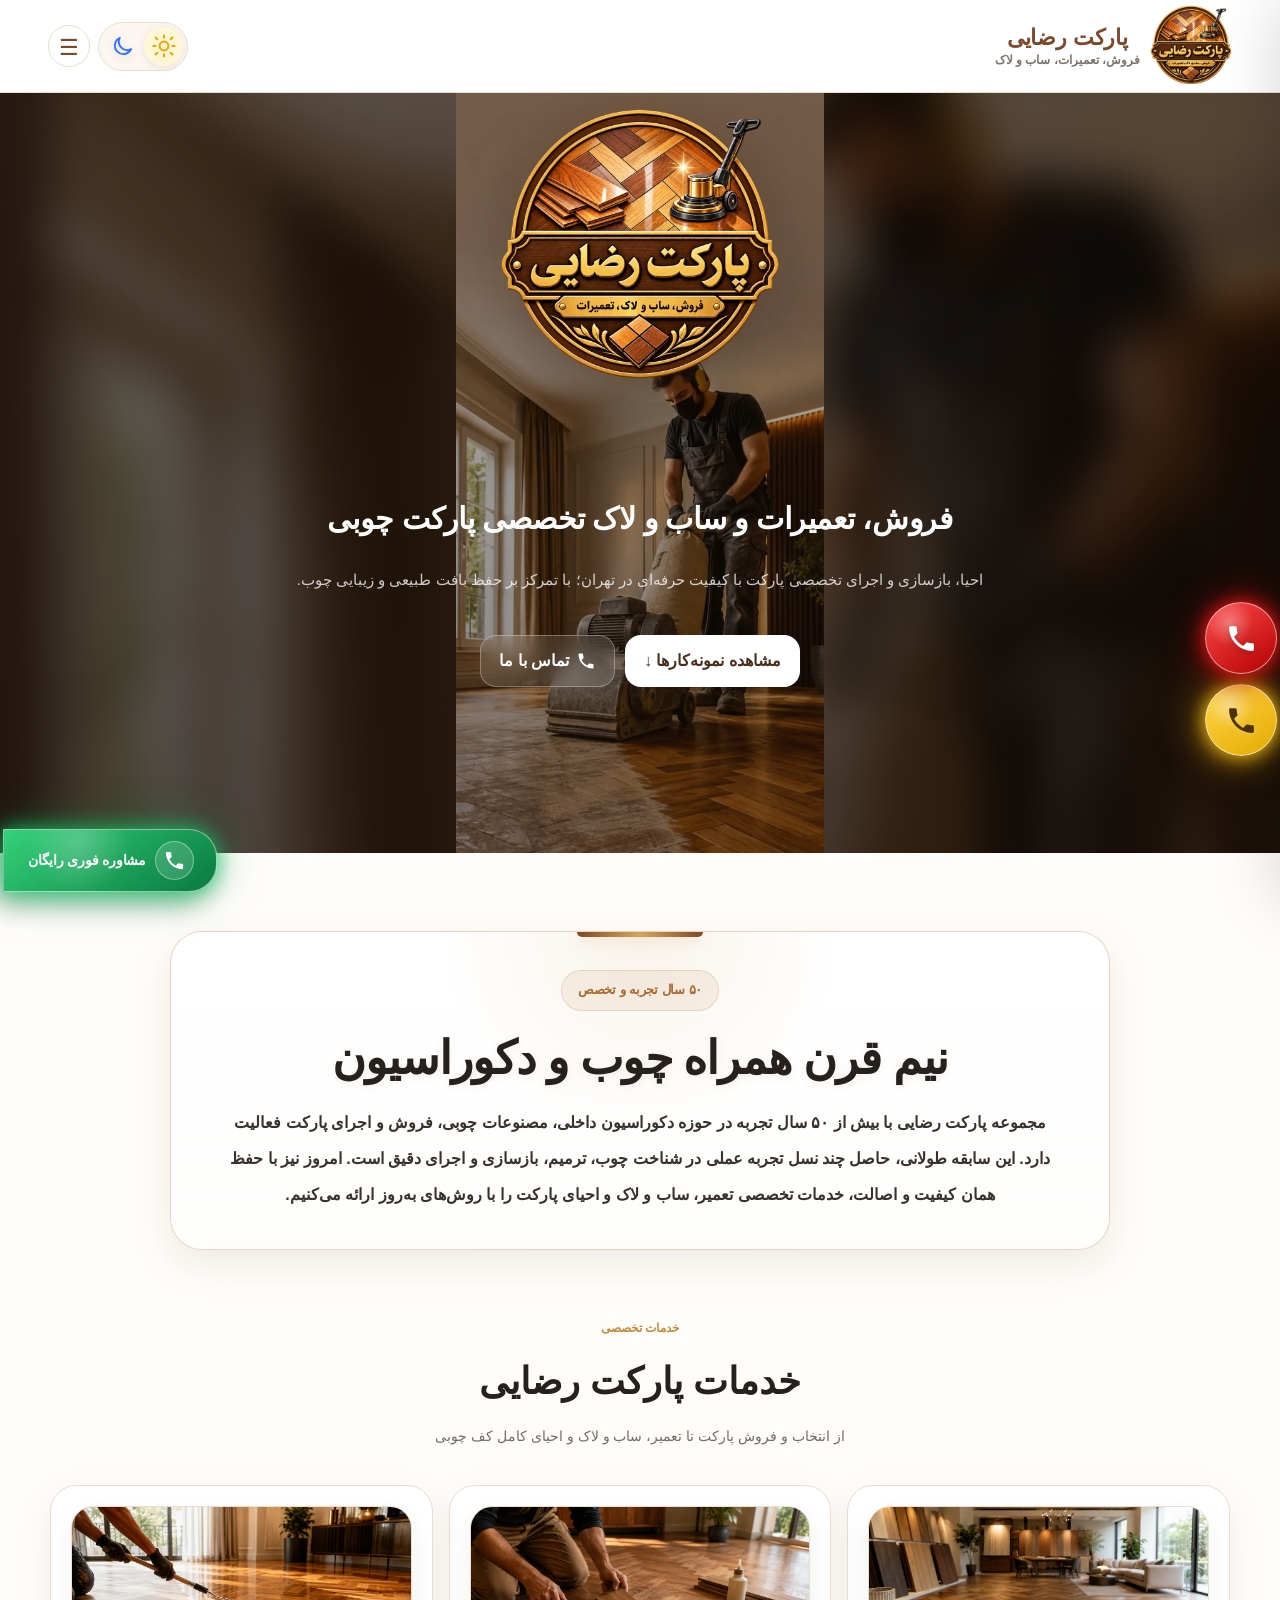
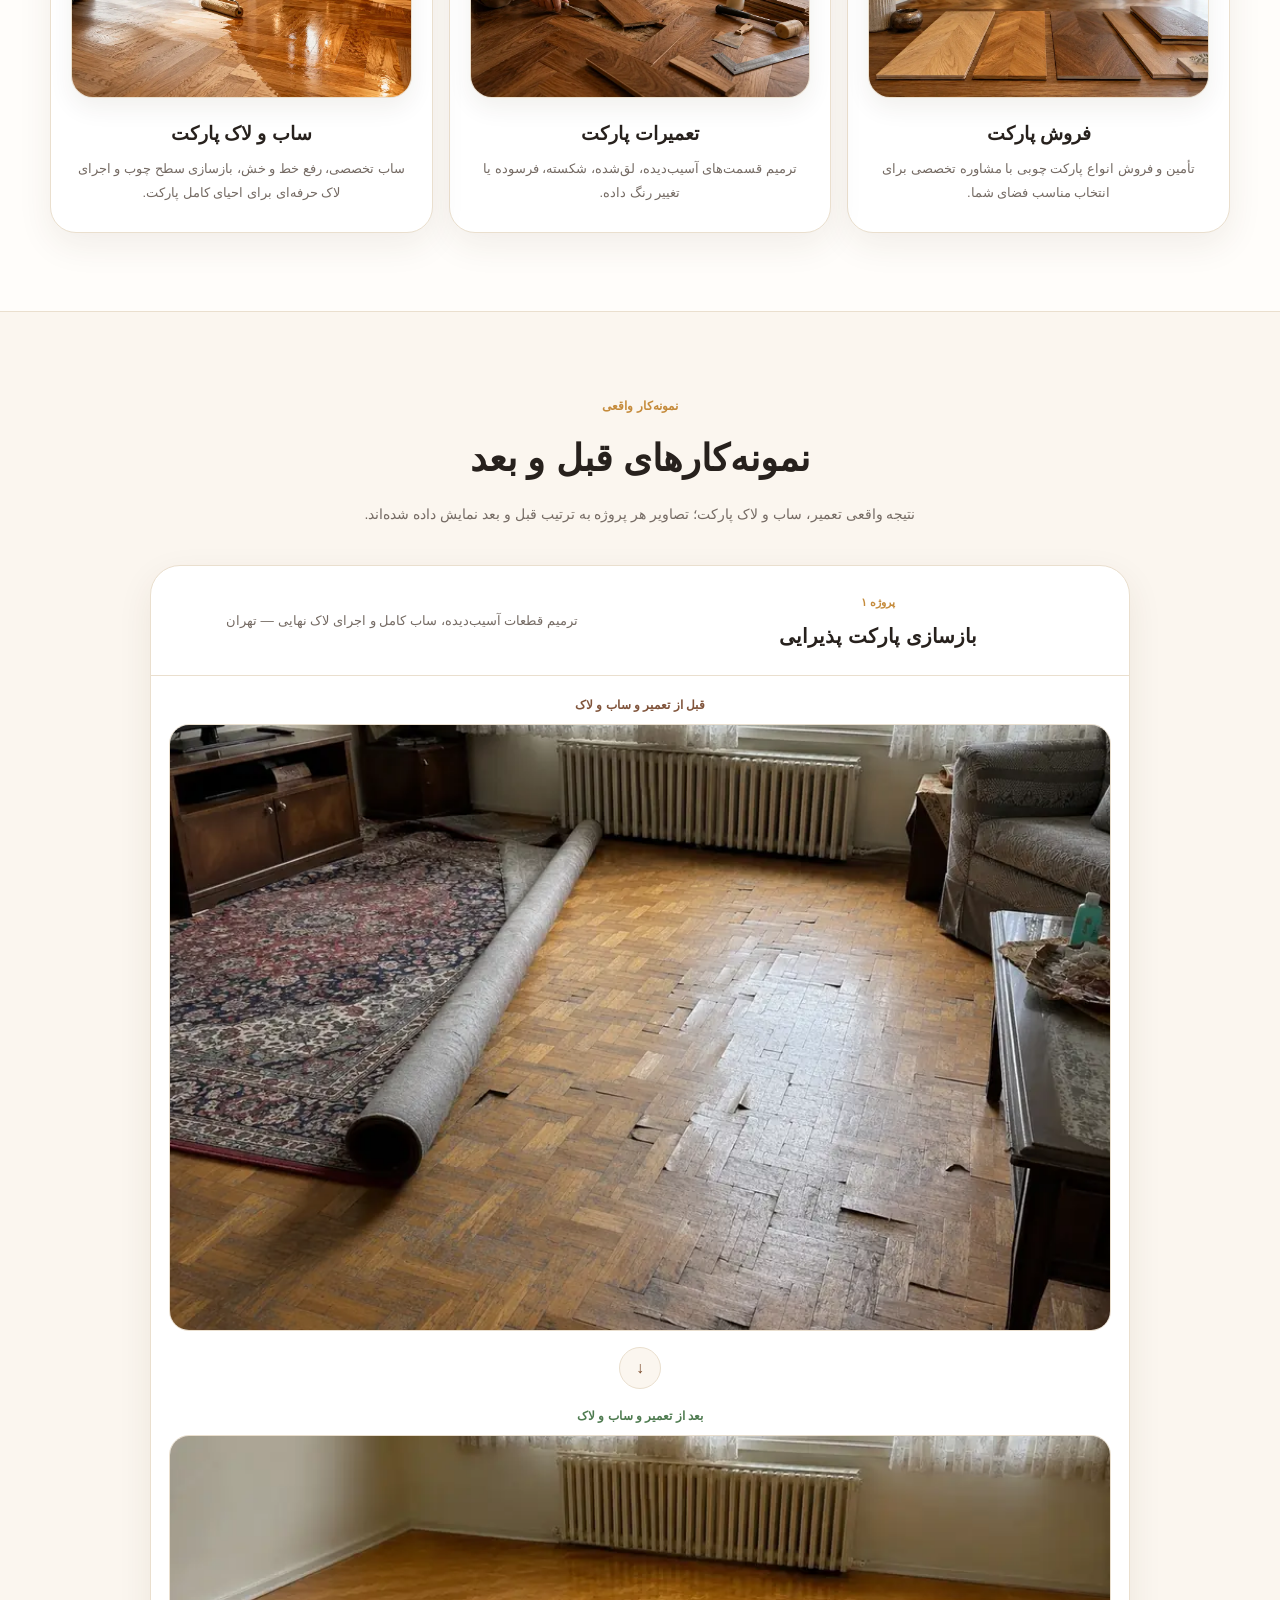
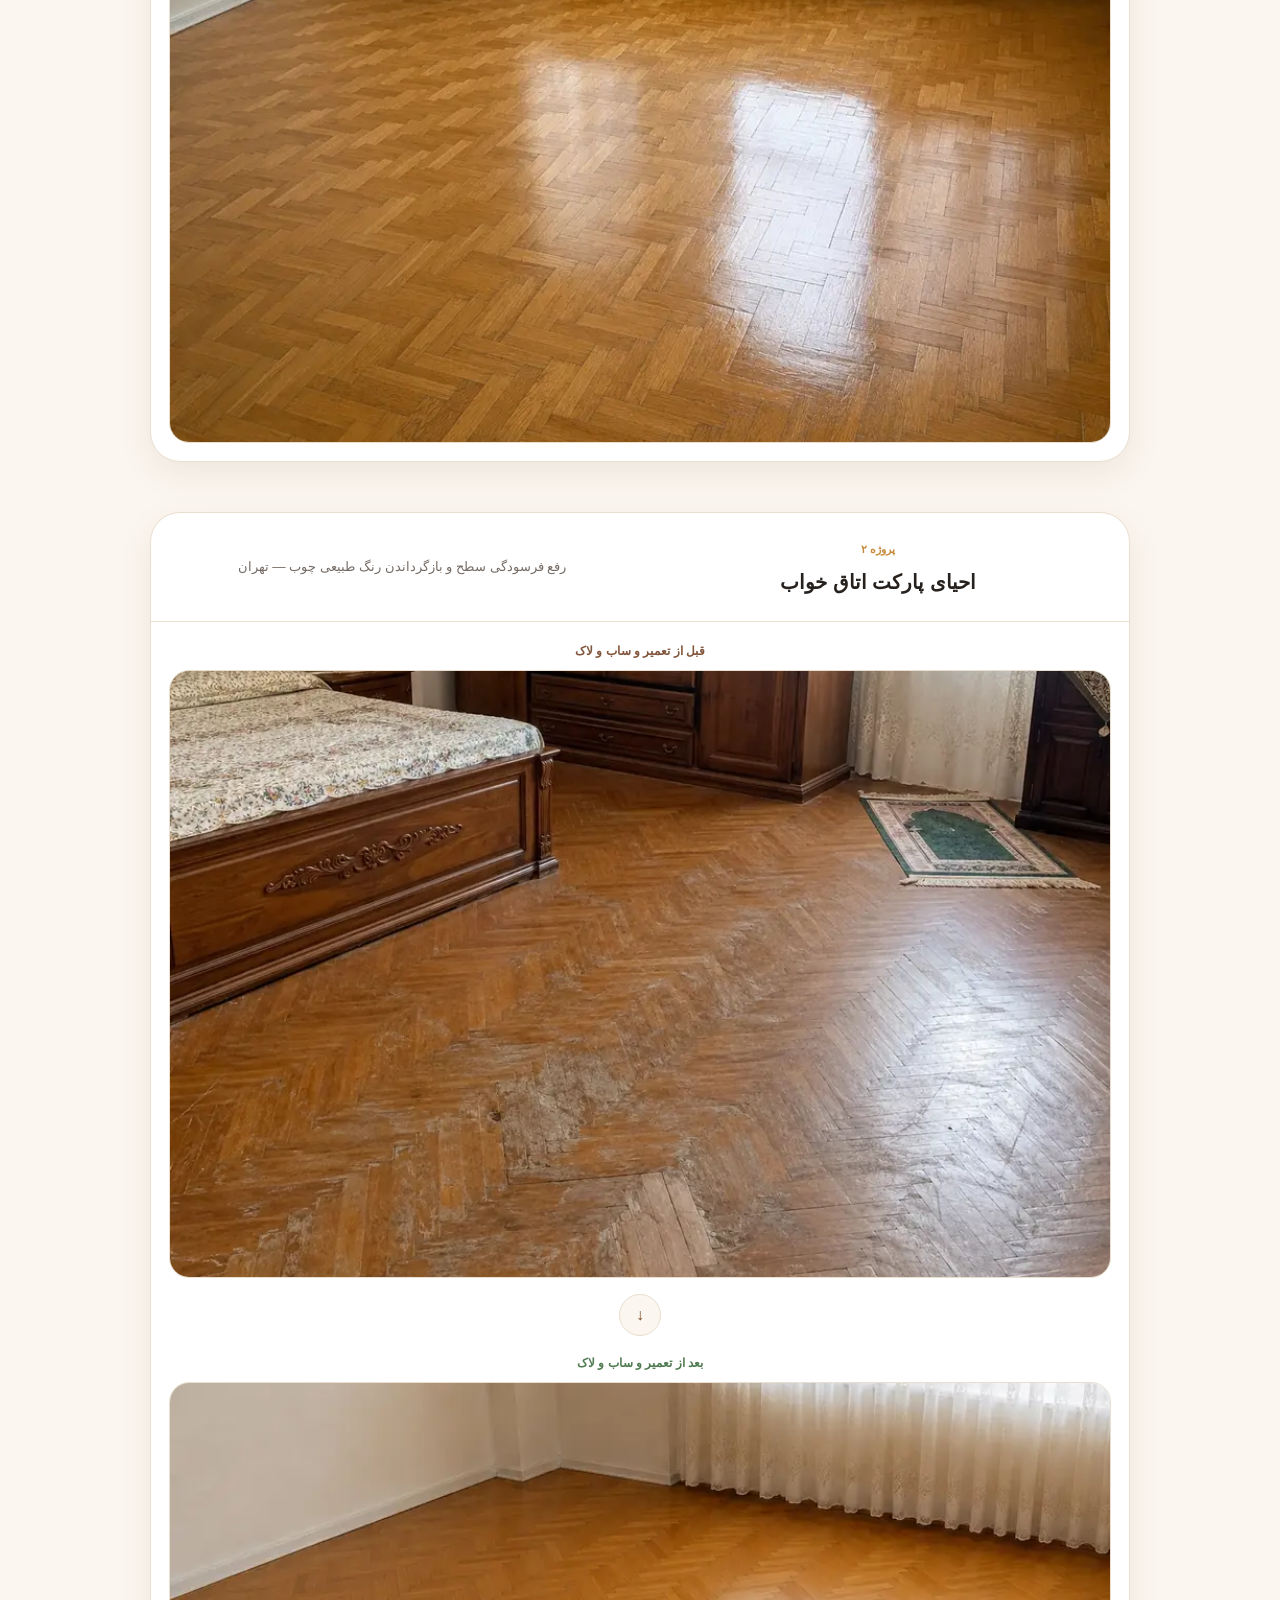
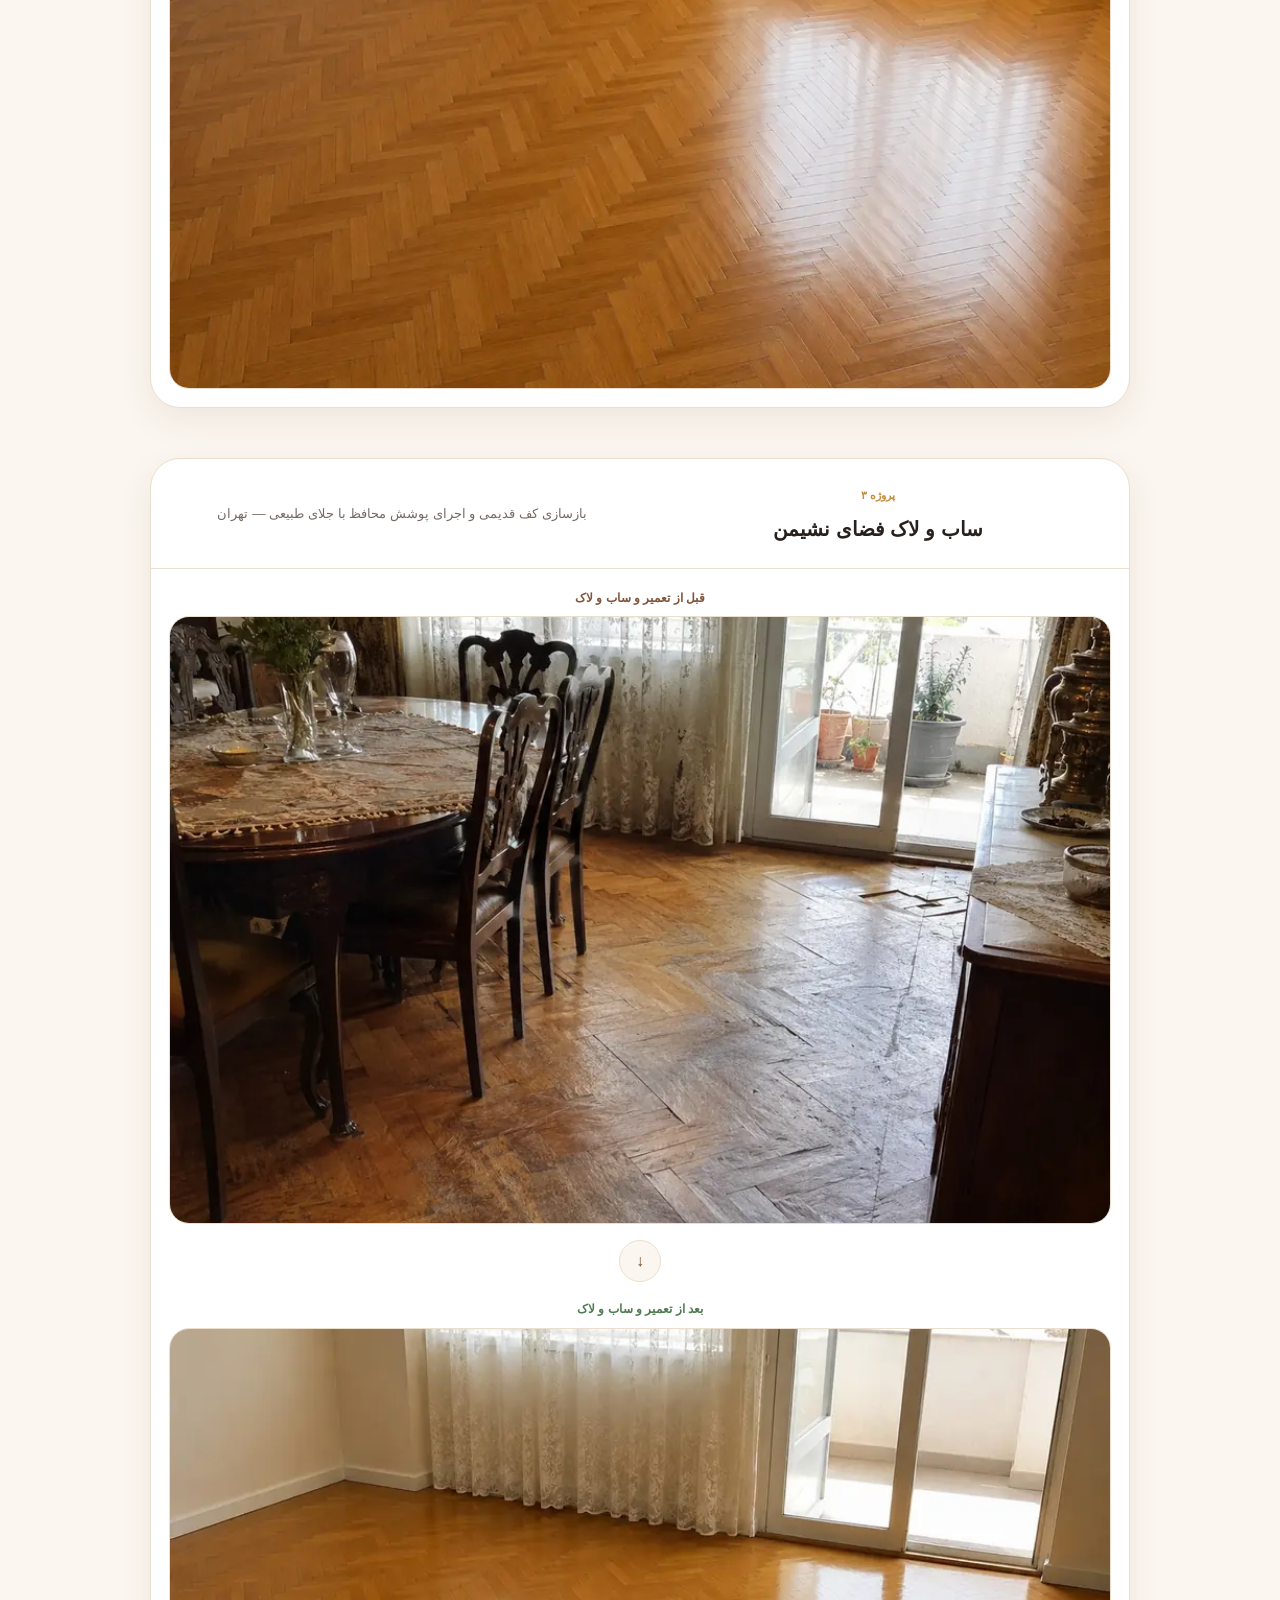
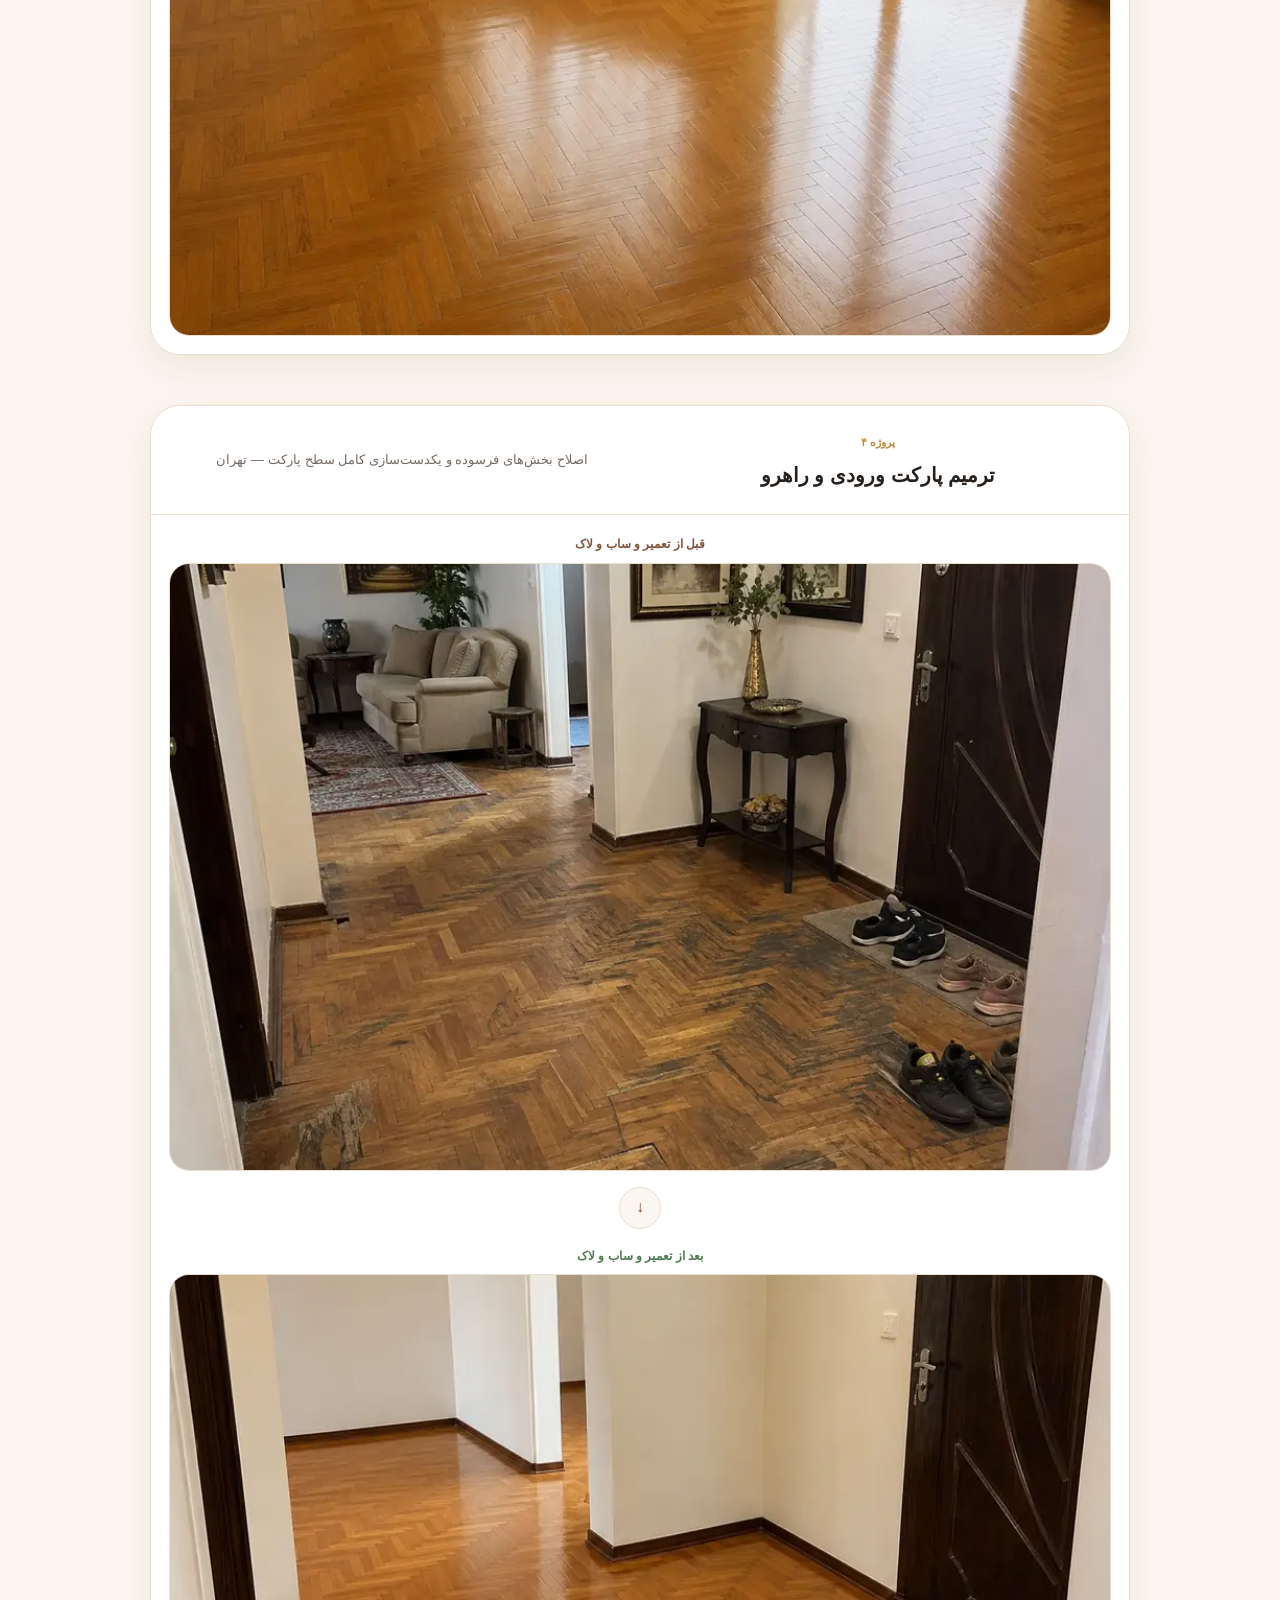
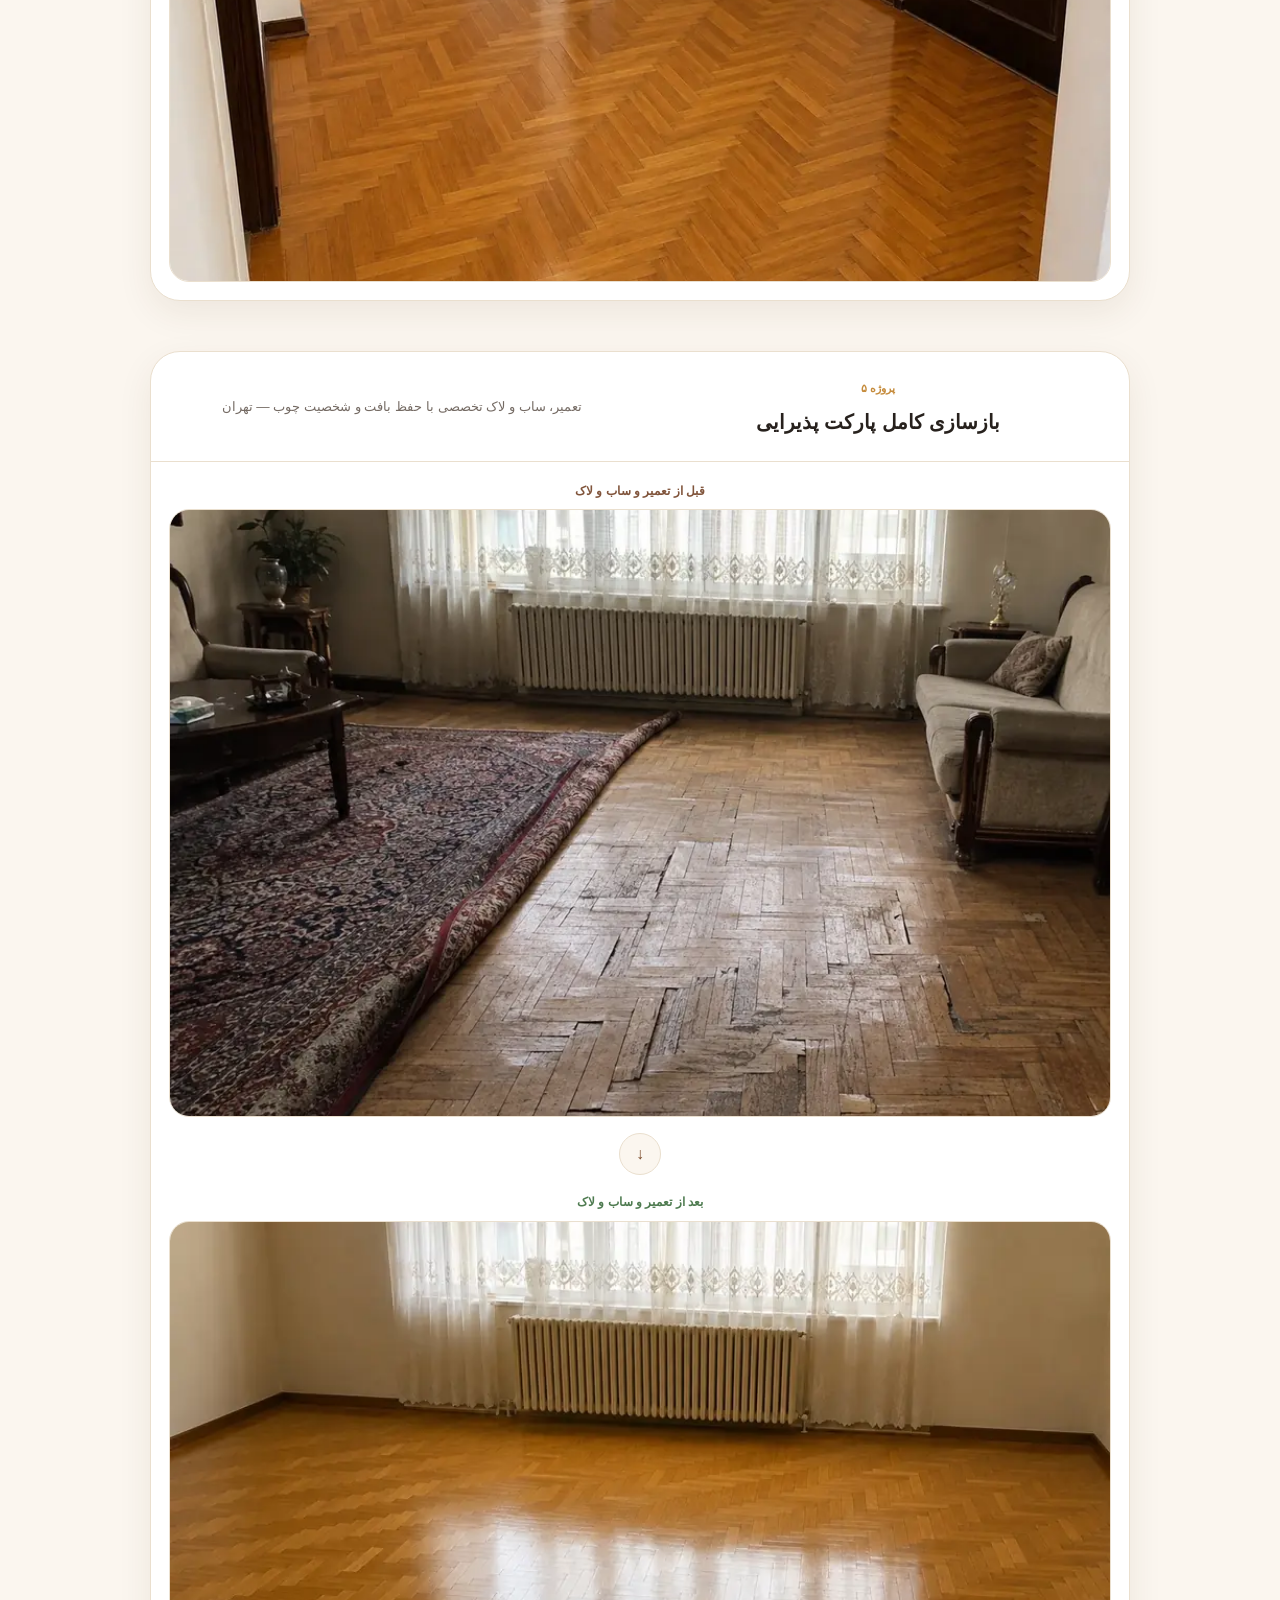
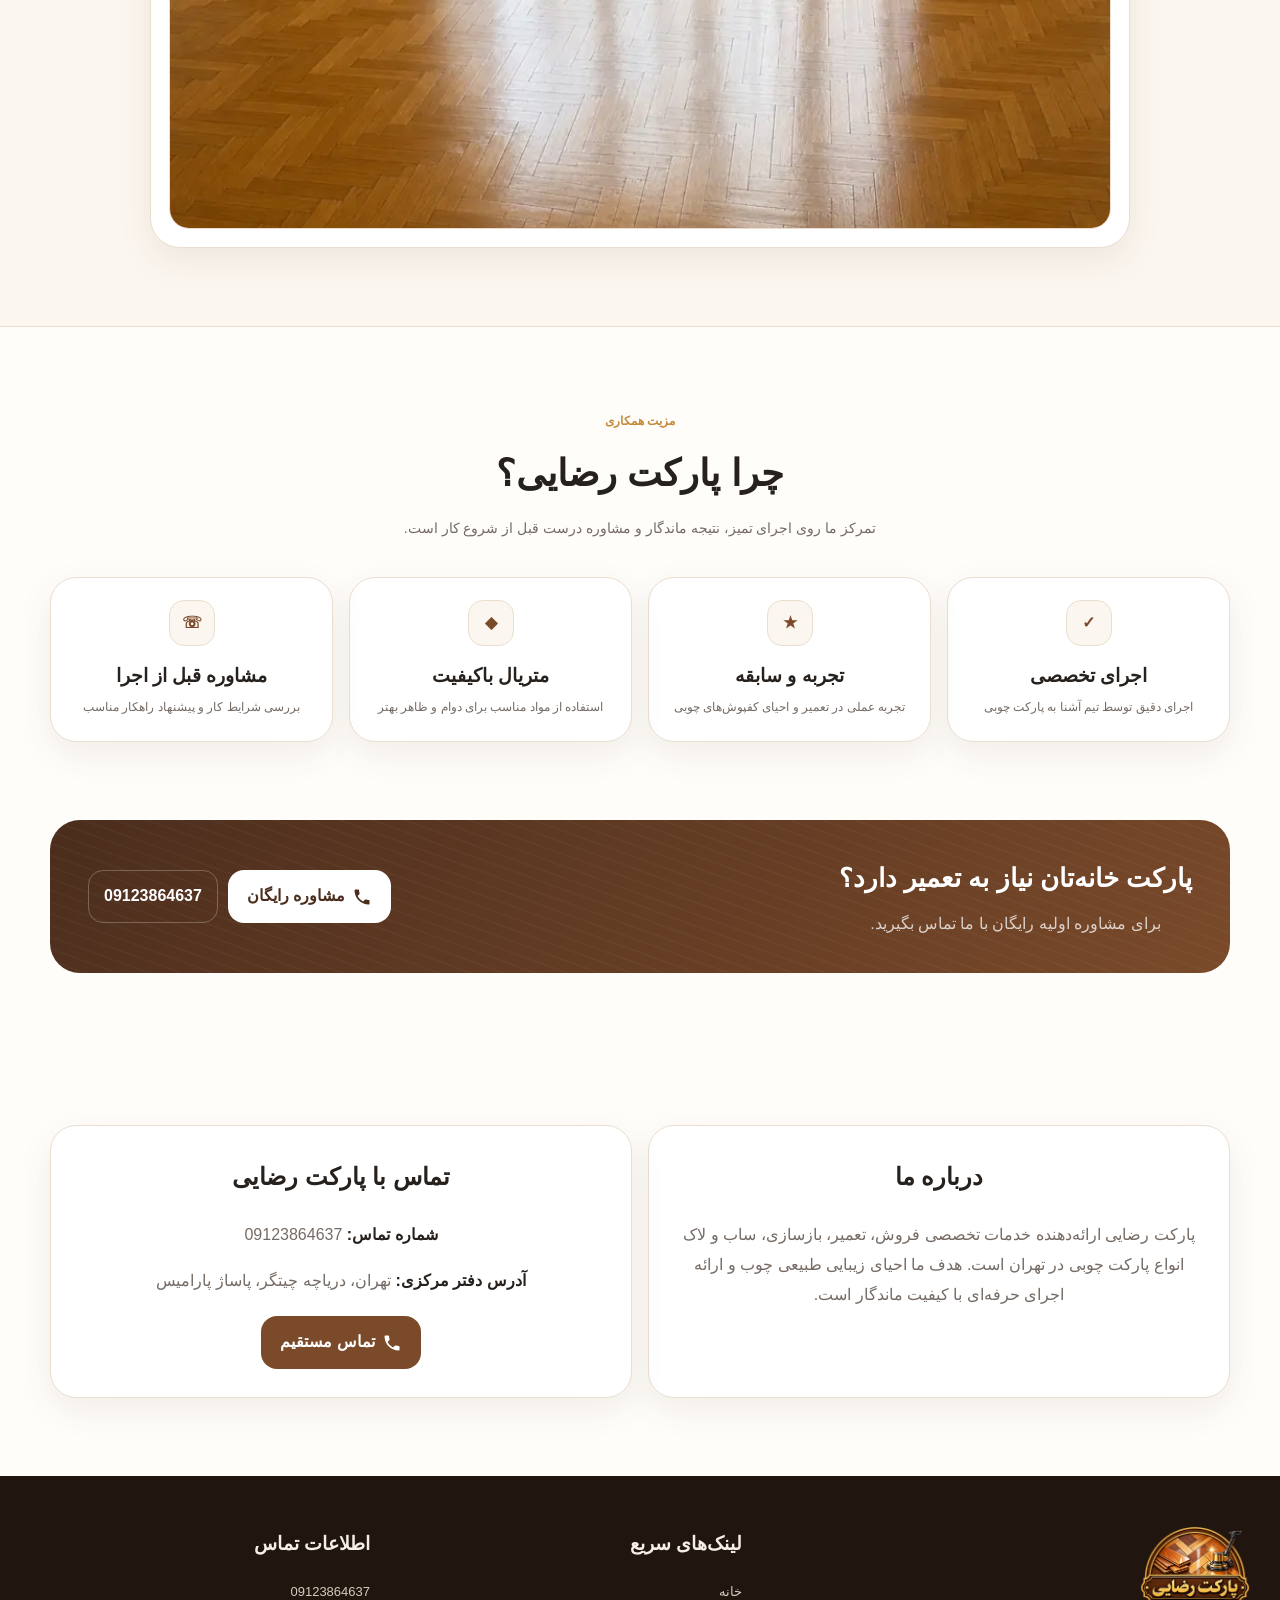
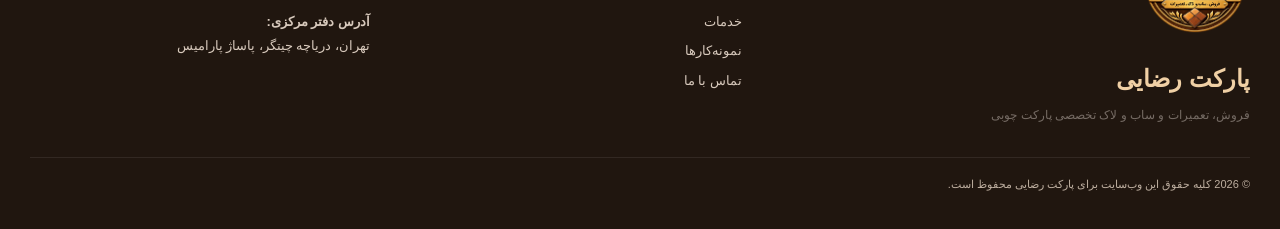
==== index.html @ f8a7730d "Add files via upload" ====
<!doctype html>
<html lang="fa" dir="rtl">
<head>
  <meta charset="utf-8">
  <meta name="viewport" content="width=device-width,initial-scale=1,maximum-scale=1,viewport-fit=cover">
  <meta name="theme-color" content="#ffffff">
  <meta name="description" content="فروش، تعمیر، بازسازی، ساب و لاک تخصصی انواع پارکت چوبی در تهران توسط پارکت رضایی. مشاوره رایگان: 09123864637">
  <meta name="keywords" content="پارکت رضایی, تعمیر پارکت, ساب پارکت, لاک پارکت, ساب و لاک پارکت, تعمیرات پارکت تهران, فروش پارکت تهران, بازسازی پارکت">
  <title>پارکت رضایی | فروش، تعمیرات و ساب و لاک پارکت در تهران</title>
  <style>

:root{
  --bg:#fffdfa;--surface:#ffffff;--surface2:#fbf6ef;--text:#27211d;--muted:#756b64;
  --wood:#7a4a2a;--wood2:#4b2d1d;--wood3:#a96c38;--line:#eadfce;--gold:#c58b3b;
  --shadow:0 12px 35px rgba(80,48,28,.08);
}
*{box-sizing:border-box}
html{scroll-behavior:smooth}
body{margin:0;background:var(--bg);color:var(--text);font-family:Tahoma,Arial,sans-serif;line-height:1.9;-webkit-font-smoothing:antialiased}
body.dark{--bg:#171513;--surface:#211e1b;--surface2:#1c1917;--text:#f8f2ea;--muted:#c8bfb7;--line:rgba(255,255,255,.10);--shadow:0 12px 35px rgba(0,0,0,.2)}
a{color:inherit;text-decoration:none}
img{max-width:100%;display:block}
button{font:inherit}
.site-header{position:sticky;top:0;z-index:50;background:color-mix(in srgb,var(--surface) 92%,transparent);backdrop-filter:blur(14px);border-bottom:1px solid var(--line)}
.header-inner{max-width:1220px;margin:auto;height:76px;padding:0 18px;display:flex;align-items:center;justify-content:space-between}
.brand{display:flex;align-items:center;gap:10px}
.brand img{width:50px;height:50px;object-fit:contain}
.brand b{display:block;font-size:17px;color:var(--wood)}
.dark .brand b{color:#e4c39b}
.brand small{display:block;font-size:10px;color:var(--muted);margin-top:-4px}
.header-actions{display:flex;gap:8px;align-items:center}
.icon-btn{width:42px;height:42px;border-radius:50%;border:1px solid var(--line);background:var(--surface);color:var(--wood);font-size:22px;cursor:pointer}
.theme-switch{display:flex;border:1px solid var(--line);background:var(--surface2);padding:3px;border-radius:999px}
.theme-btn{width:32px;height:32px;border:0;border-radius:50%;background:transparent;color:var(--muted);cursor:pointer}
.theme-btn.active{background:var(--surface);color:var(--wood);box-shadow:0 2px 8px rgba(0,0,0,.08)}
.drawer-wrap{position:fixed;inset:0;z-index:100;pointer-events:none}
.drawer-wrap.open{pointer-events:auto}
.drawer-overlay{position:absolute;inset:0;background:rgba(0,0,0,.44);opacity:0;transition:.25s}
.drawer-wrap.open .drawer-overlay{opacity:1}
.drawer{position:absolute;right:0;top:0;width:min(86vw,360px);height:100%;background:var(--surface);padding:22px;transform:translateX(105%);transition:.3s;box-shadow:-20px 0 60px rgba(0,0,0,.16)}
.drawer-wrap.open .drawer{transform:translateX(0)}
.drawer-head{display:flex;justify-content:space-between;align-items:center;margin-bottom:28px}
.brand.mini img{width:44px;height:44px}
.drawer nav{display:grid;gap:6px}
.drawer nav a{padding:11px 14px;border-radius:15px;font-weight:700}
.drawer nav a:hover{background:var(--surface2);color:var(--wood)}
.drawer-call{margin-top:28px;background:var(--wood2);color:white;padding:18px;border-radius:22px}
.drawer-call small{display:block;opacity:.7}.drawer-call a{font-weight:900;font-size:20px}
.hero{position:relative;min-height:650px;display:flex;align-items:center;overflow:hidden}
.hero-bg{position:absolute;inset:0;width:100%;height:100%;object-fit:cover}
.hero-overlay{position:absolute;inset:0;background:linear-gradient(to bottom,rgba(0,0,0,.42),rgba(0,0,0,.62))}
.hero-content{position:relative;z-index:2;max-width:1220px;width:100%;margin:auto;padding:80px 22px;color:white}
.eyebrow-chip{display:inline-flex;border:1px solid rgba(255,255,255,.2);background:rgba(255,255,255,.1);padding:7px 14px;border-radius:999px;font-size:12px;font-weight:700}
.hero h1{font-size:clamp(46px,7vw,78px);line-height:1.2;margin:18px 0 8px;font-weight:900}
.hero h2{font-size:clamp(20px,3vw,30px);margin:0 0 8px}
.hero p{max-width:700px;color:rgba(255,255,255,.78);font-size:15px}
.hero-actions{display:flex;flex-wrap:wrap;gap:10px;margin-top:26px}
.btn{display:inline-flex;align-items:center;justify-content:center;min-height:48px;padding:10px 18px;border-radius:16px;font-weight:800;border:1px solid transparent;transition:.2s}
.btn:hover{transform:translateY(-2px)}
.btn-light{background:white;color:var(--wood2)}
.btn-glass{background:rgba(255,255,255,.1);border-color:rgba(255,255,255,.3);color:white;backdrop-filter:blur(10px)}
.brown{background:var(--wood);color:white}
.green{background:#189c55;color:white}
.section{max-width:1220px;margin:auto;padding:78px 20px}
.section-title{text-align:center;max-width:720px;margin:auto}
.section-title span{color:var(--gold);font-size:12px;font-weight:900}
.section-title h2{margin:4px 0 6px;font-size:clamp(25px,4vw,37px)}
.section-title p{margin:0;color:var(--muted);font-size:14px}
.services-grid,.benefits-grid{display:grid;gap:16px;margin-top:35px}
.services-grid{grid-template-columns:repeat(3,1fr)}
.benefits-grid{grid-template-columns:repeat(4,1fr)}
.card{background:var(--surface);border:1px solid var(--line);border-radius:26px;box-shadow:var(--shadow)}
.service-card{padding:26px}
.service-icon{width:48px;height:48px;border-radius:16px;background:var(--surface2);border:1px solid var(--line);display:grid;place-items:center;color:var(--wood);font-size:24px}
.service-card h3{margin:15px 0 5px}.service-card p{margin:0;color:var(--muted);font-size:13px}
.gallery-section{padding:78px 20px;background:var(--surface2);border-block:1px solid var(--line)}
.gallery-inner{max-width:980px;margin:auto}
.projects{display:grid;gap:50px;margin-top:38px}
.project-card{background:var(--surface);border:1px solid var(--line);border-radius:30px;overflow:hidden;box-shadow:var(--shadow)}
.project-head{padding:20px 22px;border-bottom:1px solid var(--line);display:flex;justify-content:space-between;align-items:end;gap:18px}
.project-head span{font-size:11px;color:var(--gold);font-weight:900}
.project-head h3{margin:0;font-size:20px}.project-head small{color:var(--muted)}
.pair{padding:18px;display:grid;gap:16px}
figure{margin:0}
figcaption{font-size:12px;font-weight:900;margin:0 5px 7px}
figcaption.before{color:#80543b}figcaption.after{color:#4e7b50}
.pair img{width:100%;aspect-ratio:1.55/1;object-fit:cover;border-radius:20px;border:1px solid var(--line);cursor:zoom-in}
.arrow{width:42px;height:42px;border-radius:50%;margin:auto;display:grid;place-items:center;background:var(--surface2);border:1px solid var(--line);color:var(--wood);font-weight:900}
.benefit{padding:22px;text-align:center}
.benefit b{width:46px;height:46px;border-radius:15px;display:grid;place-items:center;margin:auto;background:var(--surface2);border:1px solid var(--line);color:var(--wood)}
.benefit h3{margin:12px 0 3px}.benefit p{margin:0;color:var(--muted);font-size:12px}
.cta-wrap{max-width:1220px;margin:auto;padding:0 20px 74px}
.cta{position:relative;overflow:hidden;border-radius:30px;background:linear-gradient(135deg,var(--wood2),var(--wood));color:white;padding:34px 38px;display:flex;justify-content:space-between;align-items:center;gap:20px}
.cta:before{content:"";position:absolute;inset:0;opacity:.14;background-image:repeating-linear-gradient(20deg,rgba(255,255,255,.18) 0 2px,transparent 2px 11px)}
.cta>*{position:relative}.cta h2{margin:0;font-size:26px}.cta p{margin:5px 0 0;color:rgba(255,255,255,.75)}
.cta-actions{display:flex;flex-wrap:wrap;align-items:center;gap:10px}
.phone-pill{border:1px solid rgba(255,255,255,.25);border-radius:15px;padding:10px 15px;font-weight:900}
.two-col{display:grid;grid-template-columns:1fr 1fr;gap:16px}
.info-card{padding:28px}.info-card h2{margin-top:0}.info-card p{color:var(--muted)}
.contact-line b{color:var(--text)}.contact-actions{display:flex;gap:10px;flex-wrap:wrap;margin-top:20px}
.footer{background:#20160f;color:#f7efe7;padding:50px 22px 18px}
.footer-grid{max-width:1220px;margin:auto;display:grid;grid-template-columns:1.4fr 1fr 1fr;gap:32px}
.footer h3{margin-top:0}.footer a,.footer p{display:block;color:#d7c9bc;font-size:13px;margin:5px 0}.footer .brand b{color:#f0d0a5}
.copyright{max-width:1220px;margin:30px auto 0;border-top:1px solid rgba(255,255,255,.08);padding-top:16px;color:#bdae9f;font-size:11px;text-align:center}
.floating{position:fixed;z-index:80;right:16px;bottom:calc(18px + env(safe-area-inset-bottom));display:flex;flex-direction:column;gap:11px;align-items:flex-end}
.float-btn{width:56px;height:56px;border-radius:50%;display:grid;place-items:center;background:var(--wood);color:white;border:1px solid rgba(255,255,255,.25);box-shadow:0 12px 30px rgba(80,48,28,.25);font-size:23px}
.float-btn.whatsapp{background:#199f57}
.float-consult{min-height:54px;padding:10px 15px;border-radius:999px;background:var(--wood2);color:white;font-size:11px;font-weight:900;border:1px solid rgba(255,255,255,.2)}
@keyframes pulse{0%,100%{box-shadow:0 10px 28px rgba(80,48,28,.25),0 0 0 0 rgba(170,110,55,.25)}50%{box-shadow:0 10px 28px rgba(80,48,28,.28),0 0 0 12px transparent}}
@keyframes pulseG{0%,100%{box-shadow:0 10px 28px rgba(25,159,87,.25),0 0 0 0 rgba(25,159,87,.28)}50%{box-shadow:0 10px 28px rgba(25,159,87,.28),0 0 0 12px transparent}}
.pulse1{animation:pulse 2.8s infinite}.pulse2{animation:pulseG 2.8s .7s infinite}.pulse3{animation:pulse 2.8s 1.4s infinite}
.lightbox{position:fixed;inset:0;z-index:200;background:rgba(0,0,0,.88);display:none;place-items:center;padding:20px}
.lightbox.open{display:grid}.lightbox img{max-width:min(1100px,95vw);max-height:88vh;border-radius:18px}.lightbox button{position:absolute;top:18px;left:18px;width:48px;height:48px;border-radius:50%;border:0;background:white;font-size:28px}
@media(max-width:850px){
  .services-grid{grid-template-columns:1fr}.benefits-grid{grid-template-columns:1fr 1fr}
  .project-head{align-items:start;flex-direction:column}.cta{align-items:flex-start;flex-direction:column}.two-col{grid-template-columns:1fr}
  .footer-grid{grid-template-columns:1fr}.hero{min-height:610px}.hero-content{padding-top:64px}.floating{right:10px}
}
@media(max-width:520px){
  .brand span small{display:none}.brand img{width:44px;height:44px}.header-inner{height:68px}
  .hero{min-height:590px}.hero-content{padding-inline:18px}.hero h1{font-size:46px}.hero h2{font-size:20px}
  .section,.gallery-section{padding:58px 14px}.benefits-grid{grid-template-columns:1fr}.project-card{border-radius:22px}
  .pair{padding:12px}.pair img{aspect-ratio:1.1/1}.cta-wrap{padding-inline:14px}.cta{padding:26px 20px}.cta h2{font-size:22px}
  .float-consult{max-width:130px}
}
@media(prefers-reduced-motion:reduce){*{scroll-behavior:auto!important;animation:none!important;transition:none!important}}


/* ===== Requested V2 refinements ===== */
body,
.section,
.gallery-section,
.project-card,
.project-head,
.service-card,
.benefit,
.info-card,
.footer,
.footer-grid,
.drawer,
.drawer nav,
.drawer-call,
.hero-content,
.cta,
.contact-line,
.contact-actions {
  text-align: center !important;
}

.project-head {
  align-items: center !important;
}

.project-head > * {
  width: 100%;
}

.services-grid,
.benefits-grid,
.two-col,
.footer-grid {
  justify-items: stretch;
}

.service-icon,
.benefit b {
  margin-inline: auto;
}

.hero {
  align-items: flex-start !important;
}

.hero-content {
  padding-top: 46px !important;
  padding-bottom: 90px !important;
}

.hero-content p {
  margin-inline: auto;
}

.hero-actions,
.cta-actions,
.contact-actions {
  justify-content: center !important;
}

.header-inner {
  min-height: 92px;
}

.brand {
  justify-content: center;
  text-align: center;
}

.site-header .brand img {
  width: 82px !important;
  height: 82px !important;
  object-fit: contain;
}

.site-header .brand b {
  font-size: 20px !important;
  line-height: 1.4;
}

.site-header .brand small {
  display: block !important;
  font-size: 11px !important;
  margin-top: -2px !important;
}

.footer .brand {
  justify-content: center;
  flex-direction: column;
}

.footer .brand img {
  width: 110px !important;
  height: 110px !important;
  margin-inline: auto;
  object-fit: contain;
}

.footer .brand b {
  font-size: 24px !important;
}

.footer .brand small {
  font-size: 12px !important;
  margin-top: 3px !important;
}

.footer-grid > div {
  text-align: center !important;
}

.footer a,
.footer p {
  text-align: center !important;
}

.phone-svg {
  width: 23px;
  height: 23px;
  fill: currentColor;
  flex: 0 0 auto;
}

.btn .phone-svg {
  width: 20px;
  height: 20px;
  margin-left: 7px;
}

.floating {
  position: fixed !important;
  z-index: 90 !important;
  right: 0 !important;
  bottom: calc(10px + env(safe-area-inset-bottom)) !important;
  display: flex !important;
  flex-direction: column !important;
  gap: 14px !important;
  align-items: flex-end !important;
  padding-right: 0 !important;
}

.float-btn,
.float-consult {
  position: relative;
  overflow: visible;
  color: #fff !important;
  border: 1px solid rgba(255,255,255,.42) !important;
  backdrop-filter: blur(10px);
  -webkit-backdrop-filter: blur(10px);
}

.float-call {
  width: 68px !important;
  height: 68px !important;
  border-radius: 26px 0 0 26px !important;
  background:
    radial-gradient(circle at 35% 25%, rgba(255,255,255,.28), transparent 35%),
    linear-gradient(145deg, #a56a34, #5a321e) !important;
  box-shadow:
    0 0 20px rgba(205,139,67,.78),
    0 0 42px rgba(174,104,48,.46),
    -9px 12px 28px rgba(67,35,16,.38) !important;
}

.float-call .phone-svg {
  width: 31px;
  height: 31px;
  filter: drop-shadow(0 2px 3px rgba(0,0,0,.2));
}

.float-tip {
  position: absolute;
  right: 78px;
  white-space: nowrap;
  background: rgba(52,31,20,.94);
  color: white;
  padding: 7px 11px;
  border-radius: 10px;
  font-size: 11px;
  opacity: 0;
  transform: translateX(8px);
  pointer-events: none;
  transition: .2s ease;
  box-shadow: 0 8px 24px rgba(0,0,0,.18);
}

.float-call:hover .float-tip {
  opacity: 1;
  transform: translateX(0);
}

.float-consult {
  min-height: 66px !important;
  min-width: 195px;
  padding: 11px 15px 11px 18px !important;
  border-radius: 28px 0 0 28px !important;
  background:
    radial-gradient(circle at 35% 20%, rgba(255,255,255,.2), transparent 35%),
    linear-gradient(145deg, #6a3e25, #2f1c13) !important;
  display: flex !important;
  align-items: center;
  justify-content: center;
  gap: 9px;
  font-size: 13px !important;
  font-weight: 900 !important;
  box-shadow:
    0 0 22px rgba(197,139,59,.72),
    0 0 48px rgba(160,95,43,.38),
    -10px 15px 30px rgba(50,26,14,.36) !important;
}

.consult-icon {
  width: 39px;
  height: 39px;
  border-radius: 50%;
  background: rgba(255,255,255,.14);
  border: 1px solid rgba(255,255,255,.3);
  display: grid;
  place-items: center;
  flex: 0 0 auto;
}

.consult-icon .phone-svg {
  width: 23px;
  height: 23px;
}

@keyframes phonePulseGlow {
  0%,100% {
    transform: scale(1);
    box-shadow:
      0 0 18px rgba(205,139,67,.65),
      0 0 40px rgba(174,104,48,.34),
      0 0 0 0 rgba(205,139,67,.35);
  }
  50% {
    transform: scale(1.055);
    box-shadow:
      0 0 26px rgba(230,164,79,.95),
      0 0 58px rgba(190,116,49,.52),
      0 0 0 16px rgba(205,139,67,0);
  }
}
.pulse1 { animation: phonePulseGlow 2.2s infinite !important; }
.pulse2 { animation: phonePulseGlow 2.2s .75s infinite !important; }

.green,
.whatsapp,
.float-btn.whatsapp {
  display: none !important;
}

@media(max-width:850px) {
  .header-inner {
    min-height: 82px;
    height: 82px;
  }
  .site-header .brand img {
    width: 70px !important;
    height: 70px !important;
  }
  .site-header .brand b {
    font-size: 17px !important;
  }
  .hero-content {
    padding-top: 34px !important;
  }
}

@media(max-width:520px) {
  .site-header .brand img {
    width: 62px !important;
    height: 62px !important;
  }
  .site-header .brand b {
    font-size: 15px !important;
  }
  .site-header .brand small {
    font-size: 9px !important;
  }
  .hero-content {
    padding-top: 28px !important;
  }
  .float-call {
    width: 62px !important;
    height: 62px !important;
  }
  .float-consult {
    min-width: 170px !important;
    min-height: 60px !important;
    font-size: 12px !important;
  }
  .footer .brand img {
    width: 96px !important;
    height: 96px !important;
  }
}

</style>
<!-- Offline single-file V2: all CSS, JS, logo and images embedded. -->

<style>
/* ===== V3: floating actions + footer text only ===== */

/* Phone: circular, red, glowing, pulsing, flush to the right edge */
.floating{
  right:0 !important;
  padding-right:0 !important;
  align-items:flex-end !important;
}

.float-call{
  width:68px !important;
  height:68px !important;
  min-width:68px !important;
  min-height:68px !important;
  border-radius:50% !important;
  margin-right:0 !important;
  background:
    radial-gradient(circle at 34% 28%, rgba(255,255,255,.34), transparent 34%),
    linear-gradient(145deg,#ff4b4b,#b30000) !important;
  border:1px solid rgba(255,255,255,.55) !important;
  color:#fff !important;
  box-shadow:
    0 0 18px rgba(255,30,30,.88),
    0 0 42px rgba(220,0,0,.58),
    -8px 12px 26px rgba(95,0,0,.34) !important;
}

.float-call .phone-svg{
  width:31px !important;
  height:31px !important;
  fill:#fff !important;
}

/* Consultation: green, bright and pulsing */
.float-consult{
  background:
    radial-gradient(circle at 35% 20%, rgba(255,255,255,.22), transparent 36%),
    linear-gradient(145deg,#34d17a,#087a3f) !important;
  border:1px solid rgba(255,255,255,.48) !important;
  color:#fff !important;
  box-shadow:
    0 0 20px rgba(31,203,109,.82),
    0 0 46px rgba(16,154,78,.48),
    -9px 13px 26px rgba(0,84,41,.32) !important;
}

.consult-icon{
  background:rgba(255,255,255,.15) !important;
  border-color:rgba(255,255,255,.38) !important;
}
.consult-icon .phone-svg{
  fill:#fff !important;
}

@keyframes redPhonePulse{
  0%,100%{
    transform:scale(1);
    box-shadow:
      0 0 16px rgba(255,35,35,.85),
      0 0 38px rgba(220,0,0,.48),
      0 0 0 0 rgba(255,40,40,.38);
  }
  50%{
    transform:scale(1.075);
    box-shadow:
      0 0 26px rgba(255,70,70,1),
      0 0 58px rgba(230,0,0,.66),
      0 0 0 15px rgba(255,40,40,0);
  }
}

@keyframes greenConsultPulse{
  0%,100%{
    transform:scale(1);
    box-shadow:
      0 0 17px rgba(41,215,120,.78),
      0 0 40px rgba(15,165,82,.46),
      0 0 0 0 rgba(34,200,105,.34);
  }
  50%{
    transform:scale(1.045);
    box-shadow:
      0 0 27px rgba(66,235,143,.98),
      0 0 58px rgba(14,174,84,.60),
      0 0 0 14px rgba(34,200,105,0);
  }
}

.pulse1{animation:redPhonePulse 2.05s infinite !important;}
.pulse2{animation:greenConsultPulse 2.25s .65s infinite !important;}

/* ONLY footer text becomes right aligned */
.footer,
.footer-grid,
.footer-grid > div,
.footer h3,
.footer p,
.footer a,
.footer .brand span,
.footer .copyright{
  text-align:right !important;
}

.footer .brand{
  justify-content:flex-start !important;
  align-items:flex-start !important;
}

.footer .brand span{
  width:100%;
}

@media(max-width:520px){
  .float-call{
    width:64px !important;
    height:64px !important;
    min-width:64px !important;
    min-height:64px !important;
  }
}
</style>


<style>
/* ===== V4: thumb-friendly floating position ===== */

/* About 99% flush-right: tiny breathing space, not fully touching */
.floating{
  right:1vw !important;
  bottom:calc(72px + env(safe-area-inset-bottom)) !important;
  padding-right:0 !important;
  align-items:flex-end !important;
}

/* Main red quick-call button: slightly larger tap target */
.float-call{
  width:72px !important;
  height:72px !important;
  min-width:72px !important;
  min-height:72px !important;
  margin-right:0 !important;
  border-radius:50% !important;
}

.float-call .phone-svg{
  width:33px !important;
  height:33px !important;
}

/* Keep consultation aligned with the same right edge */
.float-consult{
  margin-right:0 !important;
}

/* Phone-specific ergonomics */
@media(max-width:520px){
  .floating{
    right:1.2vw !important;
    bottom:calc(78px + env(safe-area-inset-bottom)) !important;
    gap:13px !important;
  }

  .float-call{
    width:70px !important;
    height:70px !important;
    min-width:70px !important;
    min-height:70px !important;
  }

  .float-call .phone-svg{
    width:32px !important;
    height:32px !important;
  }
}
</style>


<style>
/* ===== V5: truly independent floating buttons ===== */

/* Parent no longer controls positioning */
.floating{
  position: static !important;
  right: auto !important;
  bottom: auto !important;
  padding: 0 !important;
  margin: 0 !important;
}

/* RED CALL BUTTON — completely independent */
.float-call{
  position: fixed !important;
  z-index: 9999 !important;
  right: 3px !important;
  bottom: calc(154px + env(safe-area-inset-bottom)) !important;

  width: 72px !important;
  height: 72px !important;
  min-width: 72px !important;
  min-height: 72px !important;

  margin: 0 !important;
  border-radius: 50% !important;

  display: grid !important;
  place-items: center !important;

  background:
    radial-gradient(circle at 34% 28%, rgba(255,255,255,.34), transparent 34%),
    linear-gradient(145deg,#ff4b4b,#b30000) !important;

  border: 1px solid rgba(255,255,255,.55) !important;
  color: #fff !important;

  box-shadow:
    0 0 18px rgba(255,30,30,.92),
    0 0 44px rgba(220,0,0,.60),
    -8px 12px 26px rgba(95,0,0,.34) !important;
}

.float-call .phone-svg{
  width: 33px !important;
  height: 33px !important;
  fill: #fff !important;
}

/* GREEN CONSULTATION BUTTON — also completely independent */
.float-consult{
  position: fixed !important;
  z-index: 9998 !important;
  right: 3px !important;
  bottom: calc(72px + env(safe-area-inset-bottom)) !important;

  min-width: 190px !important;
  min-height: 62px !important;

  margin: 0 !important;
  padding: 11px 15px 11px 18px !important;

  border-radius: 28px 0 0 28px !important;

  display: flex !important;
  align-items: center !important;
  justify-content: center !important;
  gap: 9px !important;

  background:
    radial-gradient(circle at 35% 20%, rgba(255,255,255,.22), transparent 36%),
    linear-gradient(145deg,#34d17a,#087a3f) !important;

  border: 1px solid rgba(255,255,255,.48) !important;
  color: #fff !important;

  box-shadow:
    0 0 20px rgba(31,203,109,.82),
    0 0 46px rgba(16,154,78,.48),
    -9px 13px 26px rgba(0,84,41,.32) !important;
}

/* Keep both pulse animations independent */
.pulse1{
  animation: redPhonePulse 2.05s infinite !important;
}

.pulse2{
  animation: greenConsultPulse 2.25s .65s infinite !important;
}

/* Mobile thumb ergonomics */
@media(max-width:520px){
  .float-call{
    right: 3px !important;
    bottom: calc(164px + env(safe-area-inset-bottom)) !important;
    width: 72px !important;
    height: 72px !important;
    min-width: 72px !important;
    min-height: 72px !important;
  }

  .float-consult{
    right: 3px !important;
    bottom: calc(82px + env(safe-area-inset-bottom)) !important;
    min-width: 178px !important;
    min-height: 60px !important;
  }
}
</style>


<style>
/* ===== V6: footer-safe floating layout ===== */

/* Footer brand/logo fully aligned to the right */
.footer .footer-brand{
  display:flex !important;
  justify-content:flex-start !important;
  align-items:flex-start !important;
  text-align:right !important;
}

.footer .footer-brand .brand{
  width:100% !important;
  margin:0 !important;
  display:flex !important;
  flex-direction:column !important;
  align-items:flex-end !important;
  justify-content:flex-start !important;
  text-align:right !important;
}

.footer .footer-brand .brand img{
  margin:0 0 10px 0 !important;
  align-self:flex-end !important;
}

.footer .footer-brand .brand span{
  width:100% !important;
  text-align:right !important;
}

/* Keep all footer text right aligned */
.footer,
.footer-grid,
.footer-grid > div,
.footer h3,
.footer p,
.footer a,
.footer .copyright{
  text-align:right !important;
}

/* RED call button: stay on right, slightly higher */
.float-call{
  position:fixed !important;
  right:3px !important;
  bottom:calc(214px + env(safe-area-inset-bottom)) !important;
}

/* GREEN urgent consultation: move to left */
.float-consult{
  position:fixed !important;
  left:3px !important;
  right:auto !important;
  bottom:calc(82px + env(safe-area-inset-bottom)) !important;
  border-radius:0 28px 28px 0 !important;
}

/* Tooltip for red button should open inward */
.float-tip{
  right:78px !important;
  left:auto !important;
}

/* Add a little breathing room at bottom of footer */
.footer{
  padding-bottom:34px !important;
}

@media(max-width:520px){
  .float-call{
    right:3px !important;
    bottom:calc(224px + env(safe-area-inset-bottom)) !important;
  }

  .float-consult{
    left:3px !important;
    right:auto !important;
    bottom:calc(88px + env(safe-area-inset-bottom)) !important;
    border-radius:0 28px 28px 0 !important;
  }
}
</style>


<style>
/* ===== V7: requested final refinements ===== */

/* Green urgent consultation: almost flush to bottom of viewport */
.float-consult{
  left:3px !important;
  right:auto !important;
  bottom:calc(8px + env(safe-area-inset-bottom)) !important;
}

/* Header logo text: larger, bolder, more readable */
.site-header .brand b{
  font-size:22px !important;
  font-weight:900 !important;
  letter-spacing:-0.2px !important;
  line-height:1.35 !important;
}

.site-header .brand small{
  display:block !important;
  font-size:12px !important;
  font-weight:800 !important;
  line-height:1.5 !important;
  opacity:.95 !important;
}

/* Sun = yellow, Moon = blue */
#lightBtn{
  color:#f4b400 !important;
  font-weight:900 !important;
}

#darkBtn{
  color:#2f6fff !important;
  font-weight:900 !important;
}

#lightBtn.active{
  background:#fff8d8 !important;
  color:#e7a900 !important;
}

#darkBtn.active{
  background:#eaf0ff !important;
  color:#245ee8 !important;
}

/* Footer logo and brand anchored to the right */
.footer .footer-brand{
  display:flex !important;
  justify-content:flex-start !important;
  align-items:flex-start !important;
  text-align:right !important;
}

.footer .footer-brand .brand{
  width:100% !important;
  margin:0 !important;
  display:flex !important;
  flex-direction:column !important;
  align-items:flex-end !important;
  justify-content:flex-start !important;
  text-align:right !important;
}

.footer .footer-brand .brand img{
  align-self:flex-end !important;
  margin-left:auto !important;
  margin-right:0 !important;
}

.footer .footer-brand .brand span{
  width:100% !important;
  text-align:right !important;
}

@media(max-width:520px){
  .float-consult{
    bottom:calc(6px + env(safe-area-inset-bottom)) !important;
  }

  .site-header .brand b{
    font-size:17px !important;
    font-weight:900 !important;
  }

  .site-header .brand small{
    font-size:10px !important;
    font-weight:800 !important;
  }
}
</style>


<style>
/* ===== V8 refinements ===== */

/* Hero subtitle: always one visual line */
.hero h2{
  white-space:nowrap !important;
  width:100% !important;
  max-width:none !important;
  font-size:clamp(15px,2.55vw,30px) !important;
  letter-spacing:-0.35px !important;
  line-height:1.55 !important;
}

/* More polished, larger sun/moon icons */
.theme-switch{
  gap:2px !important;
  padding:4px !important;
}

.theme-btn{
  width:39px !important;
  height:39px !important;
  display:grid !important;
  place-items:center !important;
}

.theme-svg{
  width:24px !important;
  height:24px !important;
  fill:none;
  stroke:currentColor;
  stroke-width:1.9;
  stroke-linecap:round;
  stroke-linejoin:round;
  filter:drop-shadow(0 2px 4px rgba(0,0,0,.10));
}

#lightBtn{
  color:#f2ad00 !important;
}
#darkBtn{
  color:#3272ff !important;
}

#lightBtn.active .theme-svg{
  transform:scale(1.08);
}
#darkBtn.active .theme-svg{
  transform:scale(1.08);
}

/* 50-year heritage intro, before services */
.heritage-intro{
  max-width:900px;
  margin:0 auto 58px;
  padding:30px 28px;
  text-align:center;
  background:var(--surface);
  border:1px solid var(--line);
  border-radius:28px;
  box-shadow:var(--shadow);
  position:relative;
  overflow:hidden;
}

.heritage-intro::before{
  content:"";
  position:absolute;
  top:0;
  right:50%;
  transform:translateX(50%);
  width:90px;
  height:4px;
  border-radius:0 0 99px 99px;
  background:linear-gradient(90deg,var(--wood),var(--gold));
}

.heritage-kicker{
  display:inline-block;
  color:var(--gold);
  font-size:12px;
  font-weight:900;
  margin-bottom:4px;
}

.heritage-intro h2{
  margin:3px 0 10px;
  font-size:clamp(23px,4vw,34px);
}

.heritage-intro p{
  margin:0 auto;
  max-width:790px;
  color:var(--muted);
  font-size:14px;
  line-height:2.15;
}

/* Footer logo acts as Home button and stays right */
.footer-home{
  cursor:pointer;
  transition:transform .2s ease, opacity .2s ease;
}
.footer-home:hover{
  transform:translateY(-2px);
  opacity:.94;
}
.footer-home:focus-visible{
  outline:2px solid #d9a96a;
  outline-offset:5px;
  border-radius:16px;
}

/* Make hamburger clearly interactive */
#menuBtn{
  cursor:pointer !important;
  touch-action:manipulation;
}
.drawer nav a{
  cursor:pointer !important;
  touch-action:manipulation;
}

/* Mobile: preserve one line while fitting screen */
@media(max-width:520px){
  .hero h2{
    font-size:clamp(12px,3.55vw,16px) !important;
    letter-spacing:-0.55px !important;
  }
  .theme-btn{
    width:37px !important;
    height:37px !important;
  }
  .theme-svg{
    width:23px !important;
    height:23px !important;
  }
  .heritage-intro{
    padding:25px 18px;
    margin-bottom:46px;
  }
  .heritage-intro p{
    font-size:13px;
  }
}
</style>


<style>
/* ===== V9: premium animated heritage article ===== */

.heritage-intro{
  max-width:940px !important;
  margin:0 auto 62px !important;
  padding:38px 34px 36px !important;
  border-radius:32px !important;
  background:
    radial-gradient(circle at 50% 0%, rgba(197,139,59,.10), transparent 35%),
    linear-gradient(180deg, var(--surface), color-mix(in srgb,var(--surface) 96%,#f2dfc5 4%)) !important;
  border:1px solid rgba(176,119,64,.30) !important;
  box-shadow:
    0 14px 38px rgba(95,57,31,.10),
    0 0 0 0 rgba(186,121,57,.16) !important;
  animation:heritageGlowPulse 3.3s ease-in-out infinite !important;
  font-family:"Vazirmatn","IRANSansX","IRANSans","Tahoma",Arial,sans-serif !important;
}

.heritage-intro::before{
  width:126px !important;
  height:5px !important;
  background:linear-gradient(90deg,#7d4a28,#d8a45a,#7d4a28) !important;
  box-shadow:0 0 16px rgba(207,145,68,.38) !important;
}

.heritage-kicker{
  display:inline-flex !important;
  align-items:center !important;
  justify-content:center !important;
  padding:7px 16px !important;
  border-radius:999px !important;
  background:rgba(181,116,53,.09) !important;
  border:1px solid rgba(181,116,53,.20) !important;
  color:#a96a2e !important;
  font-size:13px !important;
  font-weight:900 !important;
  letter-spacing:-.15px !important;
  margin-bottom:10px !important;
}

.heritage-intro h2{
  margin:4px 0 14px !important;
  font-family:"Vazirmatn","IRANSansX","IRANSans","Tahoma",Arial,sans-serif !important;
  font-size:clamp(32px,5vw,48px) !important;
  line-height:1.45 !important;
  font-weight:950 !important;
  letter-spacing:-1px !important;
  color:var(--text) !important;
  text-shadow:0 2px 10px rgba(121,77,43,.08) !important;
}

.heritage-intro p{
  max-width:820px !important;
  margin:0 auto !important;
  font-family:"Vazirmatn","IRANSansX","IRANSans","Tahoma",Arial,sans-serif !important;
  font-size:16px !important;
  line-height:2.25 !important;
  font-weight:650 !important;
  color:color-mix(in srgb,var(--text) 78%,var(--muted) 22%) !important;
  text-wrap:pretty;
}

@keyframes heritageGlowPulse{
  0%,100%{
    transform:translateY(0) scale(1);
    box-shadow:
      0 14px 38px rgba(95,57,31,.10),
      0 0 0 0 rgba(186,121,57,.17),
      0 0 20px rgba(186,121,57,.05);
  }
  50%{
    transform:translateY(-2px) scale(1.006);
    box-shadow:
      0 18px 46px rgba(95,57,31,.13),
      0 0 0 10px rgba(186,121,57,0),
      0 0 34px rgba(204,143,72,.16);
  }
}

.dark .heritage-intro{
  background:
    radial-gradient(circle at 50% 0%, rgba(214,155,82,.10), transparent 38%),
    linear-gradient(180deg,#24201c,#1e1b18) !important;
  border-color:rgba(218,164,101,.20) !important;
}

.dark .heritage-kicker{
  color:#e0b278 !important;
  background:rgba(218,164,101,.08) !important;
}

@media(max-width:520px){
  .heritage-intro{
    padding:30px 18px 28px !important;
    margin-bottom:50px !important;
    border-radius:25px !important;
  }

  .heritage-kicker{
    font-size:12px !important;
    padding:6px 13px !important;
  }

  .heritage-intro h2{
    font-size:clamp(28px,8vw,37px) !important;
    line-height:1.5 !important;
    letter-spacing:-.7px !important;
  }

  .heritage-intro p{
    font-size:14.5px !important;
    line-height:2.2 !important;
    font-weight:650 !important;
  }
}

@media(prefers-reduced-motion:reduce){
  .heritage-intro{animation:none !important;}
}
</style>


<style>
/* ===== V10: service images embedded ===== */
.service-card .service-media{
  margin:-6px -6px 18px;
  border-radius:22px;
  overflow:hidden;
  border:1px solid var(--line);
  background:#f6f2eb;
  box-shadow:0 10px 24px rgba(60,37,19,.07);
}
.service-card .service-media img{
  width:100%;
  aspect-ratio:16/9;
  object-fit:cover;
  display:block;
  transition:transform .45s ease;
}
.service-card:hover .service-media img{
  transform:scale(1.03);
}
.service-card .service-icon{
  display:none !important;
}
@media(max-width:520px){
  .service-card .service-media{
    margin:-2px -2px 15px;
    border-radius:18px;
  }
}
</style>


<style>
/* ===== V11: brand-led hero ===== */
.hero-content{
  text-align:center !important;
  display:flex !important;
  flex-direction:column !important;
  align-items:center !important;
}

.hero-brand-logo{
  width:clamp(170px,22vw,300px) !important;
  height:auto !important;
  object-fit:contain !important;
  margin:0 auto 18px !important;
  filter:
    drop-shadow(0 14px 30px rgba(0,0,0,.30))
    drop-shadow(0 0 12px rgba(190,126,62,.12));
}

.hero h2{
  margin-top:0 !important;
  text-align:center !important;
}

.hero p{
  text-align:center !important;
  margin-inline:auto !important;
}

.hero-actions{
  justify-content:center !important;
}

@media(max-width:520px){
  .hero-brand-logo{
    width:clamp(150px,48vw,220px) !important;
    margin-bottom:14px !important;
  }
}
</style>


<style>
/* ===== V12: pulsing hero logo + one-line heritage title + second phone ===== */

/* Hero logo gets a subtle premium pulse */
.hero-brand-logo{
  animation:heroLogoPulse 3s ease-in-out infinite !important;
  transform-origin:center center !important;
}

@keyframes heroLogoPulse{
  0%,100%{
    transform:scale(1);
    filter:
      drop-shadow(0 14px 30px rgba(0,0,0,.30))
      drop-shadow(0 0 10px rgba(198,132,61,.14));
  }
  50%{
    transform:scale(1.035);
    filter:
      drop-shadow(0 18px 36px rgba(0,0,0,.34))
      drop-shadow(0 0 22px rgba(224,158,77,.32));
  }
}

/* Keep this exact article heading on one line */
.heritage-intro h2{
  white-space:nowrap !important;
  width:100% !important;
  font-size:clamp(24px,4.1vw,46px) !important;
  letter-spacing:-1px !important;
}

/* Red phone stays on the right and a little higher */
.float-call{
  right:3px !important;
  bottom:calc(226px + env(safe-area-inset-bottom)) !important;
}

/* New yellow phone: circular, glowing, pulsing, directly under red */
.float-call-yellow{
  position:fixed !important;
  z-index:9998 !important;
  right:3px !important;
  bottom:calc(144px + env(safe-area-inset-bottom)) !important;

  width:72px !important;
  height:72px !important;
  min-width:72px !important;
  min-height:72px !important;

  margin:0 !important;
  border-radius:50% !important;

  display:grid !important;
  place-items:center !important;

  background:
    radial-gradient(circle at 34% 28%, rgba(255,255,255,.42), transparent 35%),
    linear-gradient(145deg,#ffd84a,#e5a900) !important;

  border:1px solid rgba(255,255,255,.62) !important;
  color:#4b3300 !important;

  box-shadow:
    0 0 18px rgba(255,205,30,.92),
    0 0 46px rgba(255,180,0,.58),
    -8px 12px 26px rgba(126,86,0,.28) !important;
}

.float-call-yellow .phone-svg{
  width:33px !important;
  height:33px !important;
  fill:#4b3300 !important;
  filter:drop-shadow(0 2px 3px rgba(255,255,255,.18));
}

.float-tip-yellow{
  right:78px !important;
  left:auto !important;
  background:rgba(86,58,0,.96) !important;
  color:#fff8cf !important;
}

.float-call-yellow:hover .float-tip-yellow{
  opacity:1 !important;
  transform:translateX(0) !important;
}

@keyframes yellowPhonePulse{
  0%,100%{
    transform:scale(1);
    box-shadow:
      0 0 16px rgba(255,205,30,.85),
      0 0 38px rgba(255,180,0,.48),
      0 0 0 0 rgba(255,206,35,.38);
  }
  50%{
    transform:scale(1.075);
    box-shadow:
      0 0 28px rgba(255,220,75,1),
      0 0 60px rgba(255,185,0,.68),
      0 0 0 15px rgba(255,206,35,0);
  }
}

.pulse-yellow{
  animation:yellowPhonePulse 2.15s .38s infinite !important;
}

/* Keep green urgent consultation at the bottom-left */
.float-consult{
  left:3px !important;
  right:auto !important;
  bottom:calc(8px + env(safe-area-inset-bottom)) !important;
}

@media(max-width:520px){
  .heritage-intro h2{
    font-size:clamp(22px,6.6vw,33px) !important;
    letter-spacing:-.8px !important;
  }

  .float-call{
    bottom:calc(236px + env(safe-area-inset-bottom)) !important;
  }

  .float-call-yellow{
    right:3px !important;
    bottom:calc(154px + env(safe-area-inset-bottom)) !important;
    width:72px !important;
    height:72px !important;
    min-width:72px !important;
    min-height:72px !important;
  }
}

@media(prefers-reduced-motion:reduce){
  .hero-brand-logo,
  .pulse-yellow{
    animation:none !important;
  }
}
</style>


<style>
/* ===== V13: uploaded hero image ===== */
.hero-bg{
  object-fit:cover !important;
  object-position:50% 61% !important;
}

/* Keep the worker + machine visible on narrower screens */
@media(max-width:850px){
  .hero-bg{
    object-position:50% 58% !important;
  }
}

@media(max-width:520px){
  .hero-bg{
    object-position:50% 55% !important;
  }
}

/* Slightly stronger overlay for clean logo/text readability */
.hero-overlay{
  background:
    linear-gradient(to bottom,
      rgba(24,15,10,.32),
      rgba(24,15,10,.50) 52%,
      rgba(24,15,10,.62)
    ) !important;
}
</style>


<style>
/* ===== V14: new hero portrait with face-safe focal positioning ===== */
.hero-bg{
  object-fit:cover !important;
  object-position:50% 33% !important;
}

/* The large logo stays high; the worker's face remains visually below it */
.hero-content{
  padding-top:30px !important;
}

.hero-brand-logo{
  margin-bottom:16px !important;
}

@media(max-width:850px){
  .hero-bg{
    object-position:50% 29% !important;
  }
}

@media(max-width:520px){
  .hero-bg{
    object-position:50% 25% !important;
  }

  .hero-content{
    padding-top:24px !important;
  }
}

/* Keep sufficient contrast while preserving the worker's face/details */
.hero-overlay{
  background:
    linear-gradient(
      to bottom,
      rgba(24,15,10,.27) 0%,
      rgba(24,15,10,.42) 42%,
      rgba(24,15,10,.58) 100%
    ) !important;
}
</style>


<style>
/* ===== V15: show the worker AND the parquet floor ===== */

.hero{
  position:relative !important;
  overflow:hidden !important;
  background:#2b1c13 !important;
}

/* Blurred copy fills the whole wide hero */
.hero-bg-blur{
  position:absolute !important;
  inset:-7% !important;
  width:114% !important;
  height:114% !important;
  object-fit:cover !important;
  object-position:50% 50% !important;
  filter:blur(22px) brightness(.58) saturate(.92) !important;
  transform:scale(1.06) !important;
  opacity:.92 !important;
}

/* Main portrait image stays much more complete */
.hero-bg-main{
  position:absolute !important;
  inset:0 !important;
  width:100% !important;
  height:100% !important;
  object-fit:contain !important;
  object-position:center center !important;
  z-index:1 !important;
  filter:brightness(.93) saturate(1.02) !important;
}

/* Content and overlay remain above both images */
.hero-overlay{
  z-index:2 !important;
  background:
    linear-gradient(
      to bottom,
      rgba(24,15,10,.24) 0%,
      rgba(24,15,10,.36) 42%,
      rgba(24,15,10,.48) 100%
    ) !important;
}

.hero-content{
  z-index:3 !important;
}

/* Give the portrait more room vertically on desktop */
@media(min-width:851px){
  .hero{
    min-height:760px !important;
  }
}

/* Tablet */
@media(max-width:850px){
  .hero{
    min-height:720px !important;
  }
  .hero-bg-main{
    object-fit:contain !important;
    object-position:center center !important;
  }
}

/* Mobile: portrait ratio is a better natural fit */
@media(max-width:520px){
  .hero{
    min-height:760px !important;
  }
  .hero-bg-main{
    object-fit:cover !important;
    object-position:50% 47% !important;
  }
  .hero-bg-blur{
    filter:blur(18px) brightness(.55) !important;
  }
}

/* Preserve logo readability without hiding the worker */
.hero-brand-logo{
  position:relative !important;
  z-index:4 !important;
}
</style>


<style>
/* ===== V16: move only the hero logo upward ===== */
.hero-brand-logo{
  position:relative !important;
  top:-92px !important;
}

@media(max-width:850px){
  .hero-brand-logo{
    top:-76px !important;
  }
}

@media(max-width:520px){
  .hero-brand-logo{
    top:-62px !important;
  }
}
</style>

<!-- V18 EXTRA LIGHT: images optimized more aggressively for mobile/desktop web use. -->

<style>
/* ===== V19: green consult button one-line + bolder ===== */
.float-consult{
  white-space: nowrap !important;
  font-weight: 950 !important;
  font-size: 13.5px !important;
  letter-spacing: -0.2px !important;
  min-width: 214px !important;
  padding: 11px 16px 11px 18px !important;
}

.float-consult span:last-child{
  white-space: nowrap !important;
  display: inline-block !important;
}

@media(max-width:520px){
  .float-consult{
    min-width: 206px !important;
    font-size: 13px !important;
    font-weight: 950 !important;
  }
}
</style>


<style>
/* ===== V20: stronger hero logo pulse ===== */
.hero-brand-logo{
  animation:heroLogoPulseStrong 1.8s ease-in-out infinite !important;
  transform-origin:center center !important;
}

@keyframes heroLogoPulseStrong{
  0%,100%{
    transform:scale(1);
    filter:
      drop-shadow(0 14px 30px rgba(0,0,0,.30))
      drop-shadow(0 0 14px rgba(198,132,61,.22));
  }
  50%{
    transform:scale(1.11);
    filter:
      drop-shadow(0 20px 40px rgba(0,0,0,.36))
      drop-shadow(0 0 34px rgba(224,158,77,.55));
  }
}
</style>

</head>
<body>
  <header class="site-header" id="home">
    <div class="header-inner">
      <a href="#home" class="brand" aria-label="پارکت رضایی">
        <img src="[data-uri]" alt="لوگوی پارکت رضایی">
        <span>
          <b>پارکت رضایی</b>
          <small>فروش، تعمیرات، ساب و لاک</small>
        </span>
      </a>

      <div class="header-actions">
        <div class="theme-switch" aria-label="تغییر تم">
          <button id="lightBtn" class="theme-btn active" aria-label="حالت روشن"><svg viewBox="0 0 24 24" class="theme-svg" aria-hidden="true">
<circle cx="12" cy="12" r="4.1"></circle>
<path d="M12 2.2v2.1M12 19.7v2.1M4.2 4.2l1.5 1.5M18.3 18.3l1.5 1.5M2.2 12h2.1M19.7 12h2.1M4.2 19.8l1.5-1.5M18.3 5.7l1.5-1.5"></path>
</svg></button>
          <button id="darkBtn" class="theme-btn" aria-label="حالت تاریک"><svg viewBox="0 0 24 24" class="theme-svg" aria-hidden="true">
<path d="M20.1 15.2A8.4 8.4 0 0 1 8.8 3.9 8.5 8.5 0 1 0 20.1 15.2Z"></path>
</svg></button>
        </div>
        <button class="icon-btn" id="menuBtn" aria-label="باز کردن منو">☰</button>
      </div>
    </div>
  </header>

  <div class="drawer-wrap" id="drawerWrap" aria-hidden="true">
    <div class="drawer-overlay" id="drawerOverlay"></div>
    <aside class="drawer" id="drawer">
      <div class="drawer-head">
        <div class="brand mini">
          <img src="[data-uri]" alt="">
          <b>پارکت رضایی</b>
        </div>
        <button class="icon-btn" id="closeMenu" aria-label="بستن">×</button>
      </div>
      <nav>
        <a href="#home">خانه</a>
        <a href="#services">خدمات ما</a>
        <a href="#services">فروش پارکت</a>
        <a href="#services">تعمیرات پارکت</a>
        <a href="#services">ساب و لاک پارکت</a>
        <a href="#gallery">نمونه‌کارها</a>
        <a href="#about">درباره ما</a>
        <a href="#contact">تماس با ما</a>
      </nav>
      <div class="drawer-call">
        <small>مشاوره اولیه رایگان</small>
        <a href="tel:09123864637" dir="ltr">09123864637</a>
      </div>
    </aside>
  </div>

  <main>
    <section class="hero">
      
      <img class="hero-bg hero-bg-blur" src="[data-uri]" alt="" aria-hidden="true">
      <img class="hero-bg hero-bg-main" src="[data-uri]" alt="پارکت چوبی ساب و لاک شده">

      <div class="hero-overlay"></div>
      <div class="hero-content">
        <img class="hero-brand-logo" src="[data-uri]" alt="لوگوی پارکت رضایی">
        <h2>فروش، تعمیرات و ساب و لاک تخصصی پارکت چوبی</h2>
        <p>احیا، بازسازی و اجرای تخصصی پارکت با کیفیت حرفه‌ای در تهران؛ با تمرکز بر حفظ بافت طبیعی و زیبایی چوب.</p>
        <div class="hero-actions">
          <a class="btn btn-light" href="#gallery">مشاهده نمونه‌کارها ↓</a>
          <a class="btn btn-glass" href="tel:09123864637"><svg viewBox="0 0 24 24" aria-hidden="true" class="phone-svg"><path d="M6.62 10.79a15.46 15.46 0 0 0 6.59 6.59l2.2-2.2a1 1 0 0 1 1.02-.24c1.12.37 2.33.57 3.57.57a1 1 0 0 1 1 1V20a1 1 0 0 1-1 1C10.61 21 3 13.39 3 4a1 1 0 0 1 1-1h3.5a1 1 0 0 1 1 1c0 1.25.2 2.45.57 3.57a1 1 0 0 1-.25 1.02l-2.2 2.2Z"/></svg><span>تماس با ما</span></a>
        </div>
      </div>
    </section>

    <section class="section" id="services">
      
      <article class="heritage-intro" aria-label="سابقه مجموعه پارکت رضایی">
        <span class="heritage-kicker">۵۰ سال تجربه و تخصص</span>
        <h2>نیم قرن همراه چوب و دکوراسیون</h2>
        <p>مجموعه پارکت رضایی با بیش از ۵۰ سال تجربه در حوزه دکوراسیون داخلی، مصنوعات چوبی، فروش و اجرای پارکت فعالیت دارد. این سابقه طولانی، حاصل چند نسل تجربه عملی در شناخت چوب، ترمیم، بازسازی و اجرای دقیق است. امروز نیز با حفظ همان کیفیت و اصالت، خدمات تخصصی تعمیر، ساب و لاک و احیای پارکت را با روش‌های به‌روز ارائه می‌کنیم.</p>
      </article>

      <div class="section-title">
        <span>خدمات تخصصی</span>
        <h2>خدمات پارکت رضایی</h2>
        <p>از انتخاب و فروش پارکت تا تعمیر، ساب و لاک و احیای کامل کف چوبی</p>
      </div>
      <div class="services-grid">
        <article class="card service-card">
          <div class="service-media">
            <img src="[data-uri]" alt="فروش پارکت چوبی و نمونه‌های مختلف پارکت در فضای نمایشگاهی" loading="lazy" />
          </div>
          <div class="service-icon">▱</div>
          <h3>فروش پارکت</h3>
          <p>تأمین و فروش انواع پارکت چوبی با مشاوره تخصصی برای انتخاب مناسب فضای شما.</p>
        </article>
        <article class="card service-card">
          <div class="service-media">
            <img src="[data-uri]" alt="تعمیر پارکت چوبی و ترمیم تایل‌های آسیب‌دیده" loading="lazy" />
          </div>
          <div class="service-icon">⚒</div>
          <h3>تعمیرات پارکت</h3>
          <p>ترمیم قسمت‌های آسیب‌دیده، لق‌شده، شکسته، فرسوده یا تغییر رنگ داده.</p>
        </article>
        <article class="card service-card">
          <div class="service-media">
            <img src="[data-uri]" alt="ساب و لاک تخصصی پارکت چوبی با اجرای حرفه‌ای" loading="lazy" />
          </div>
          <div class="service-icon">✦</div>
          <h3>ساب و لاک پارکت</h3>
          <p>ساب تخصصی، رفع خط و خش، بازسازی سطح چوب و اجرای لاک حرفه‌ای برای احیای کامل پارکت.</p>
        </article>
      </div>
    </section>

    <section class="gallery-section" id="gallery">
      <div class="gallery-inner">
        <div class="section-title">
          <span>نمونه‌کار واقعی</span>
          <h2>نمونه‌کارهای قبل و بعد</h2>
          <p>نتیجه واقعی تعمیر، ساب و لاک پارکت؛ تصاویر هر پروژه به ترتیب قبل و بعد نمایش داده شده‌اند.</p>
        </div>

        <div class="projects">
          <article class="project-card">
            <div class="project-head">
              <div><span>پروژه ۱</span><h3>بازسازی پارکت پذیرایی</h3></div>
              <small>ترمیم قطعات آسیب‌دیده، ساب کامل و اجرای لاک نهایی — تهران</small>
            </div>
            <div class="pair">
              <figure><figcaption class="before">قبل از تعمیر و ساب و لاک</figcaption><img src="[data-uri]" alt="قبل پروژه ۱" class="zoomable"></figure>
              <div class="arrow">↓</div>
              <figure><figcaption class="after">بعد از تعمیر و ساب و لاک</figcaption><img src="[data-uri]" alt="بعد پروژه ۱" class="zoomable"></figure>
            </div>
          </article>

          <article class="project-card">
            <div class="project-head">
              <div><span>پروژه ۲</span><h3>احیای پارکت اتاق خواب</h3></div>
              <small>رفع فرسودگی سطح و بازگرداندن رنگ طبیعی چوب — تهران</small>
            </div>
            <div class="pair">
              <figure><figcaption class="before">قبل از تعمیر و ساب و لاک</figcaption><img src="[data-uri]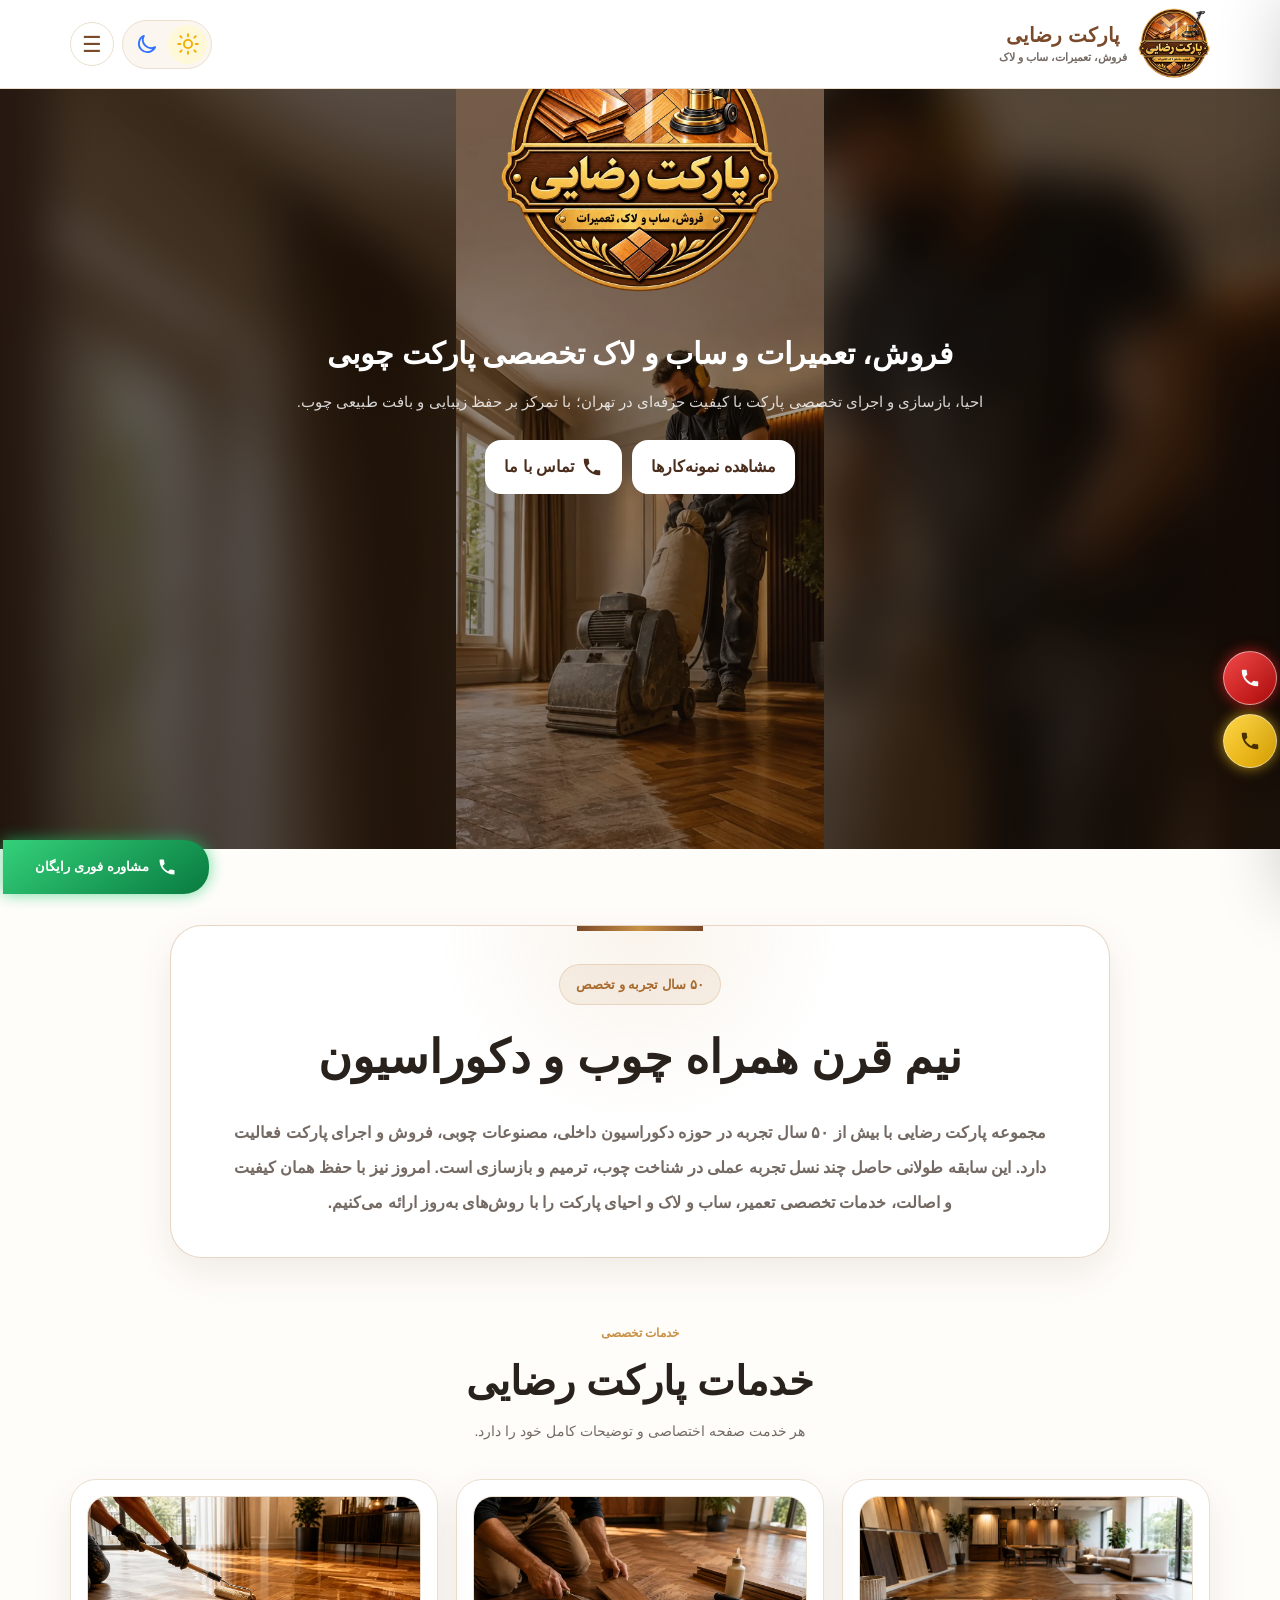
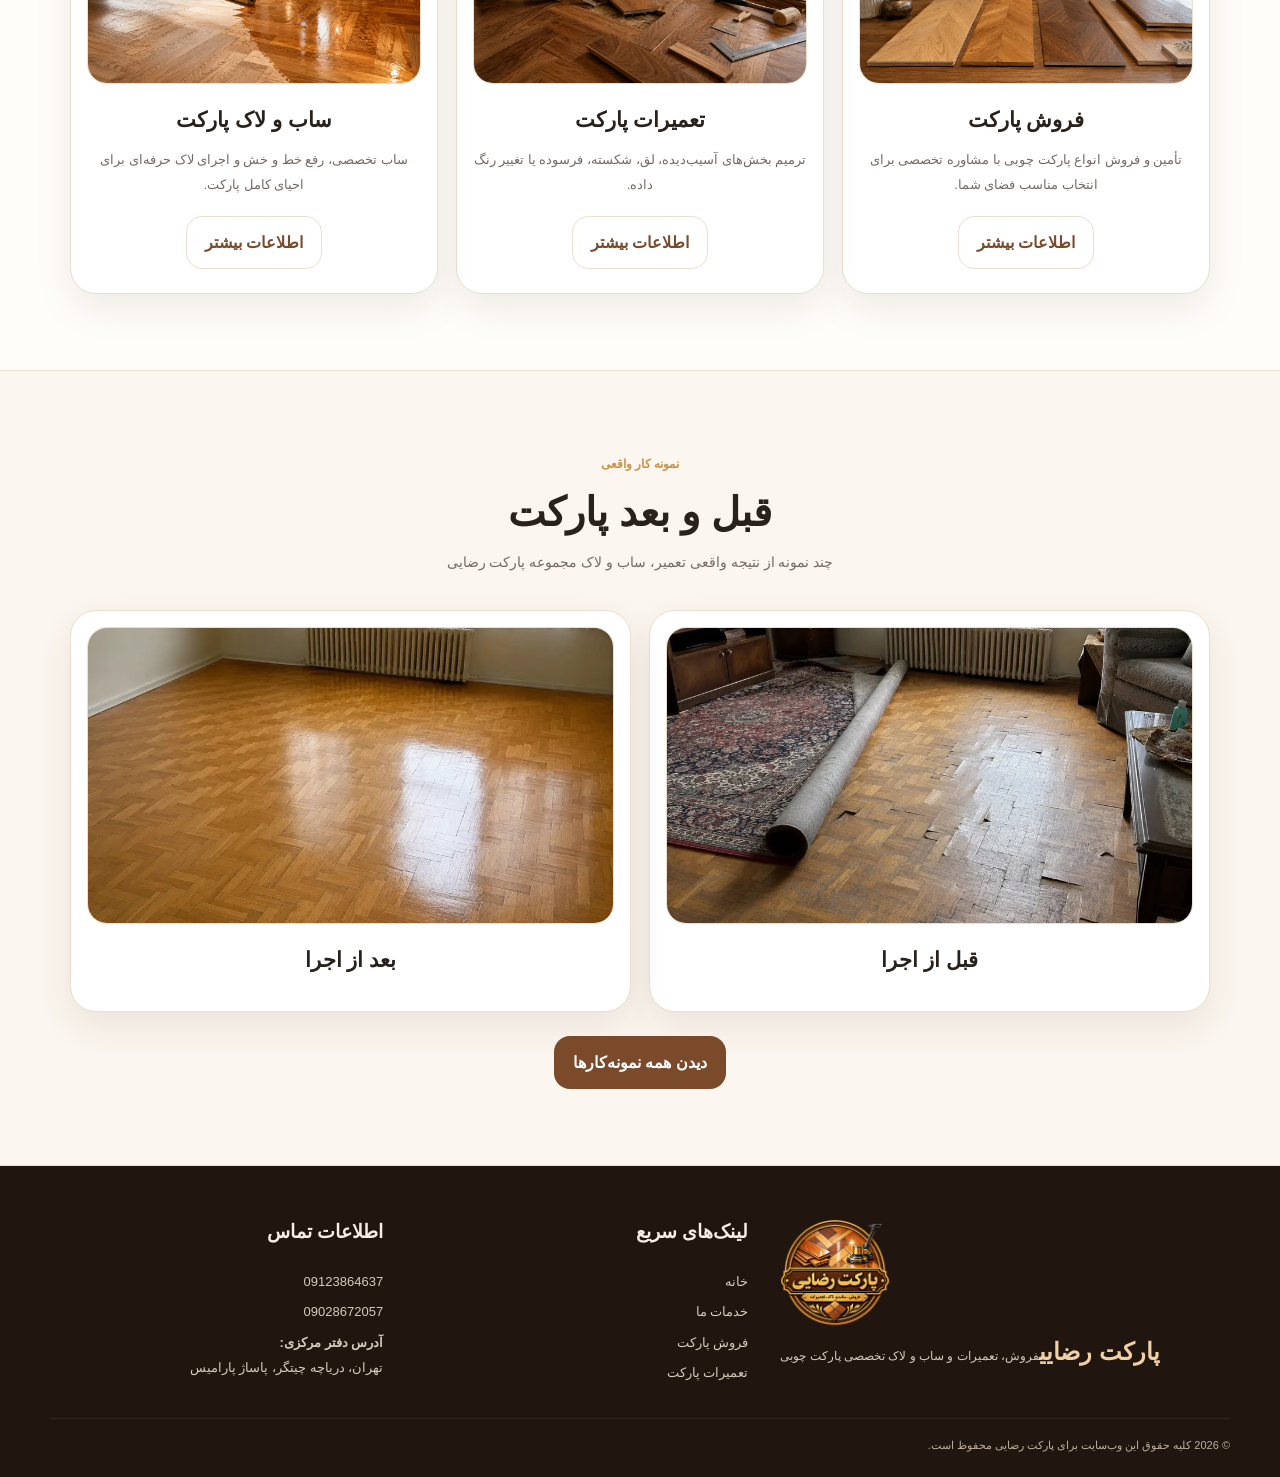
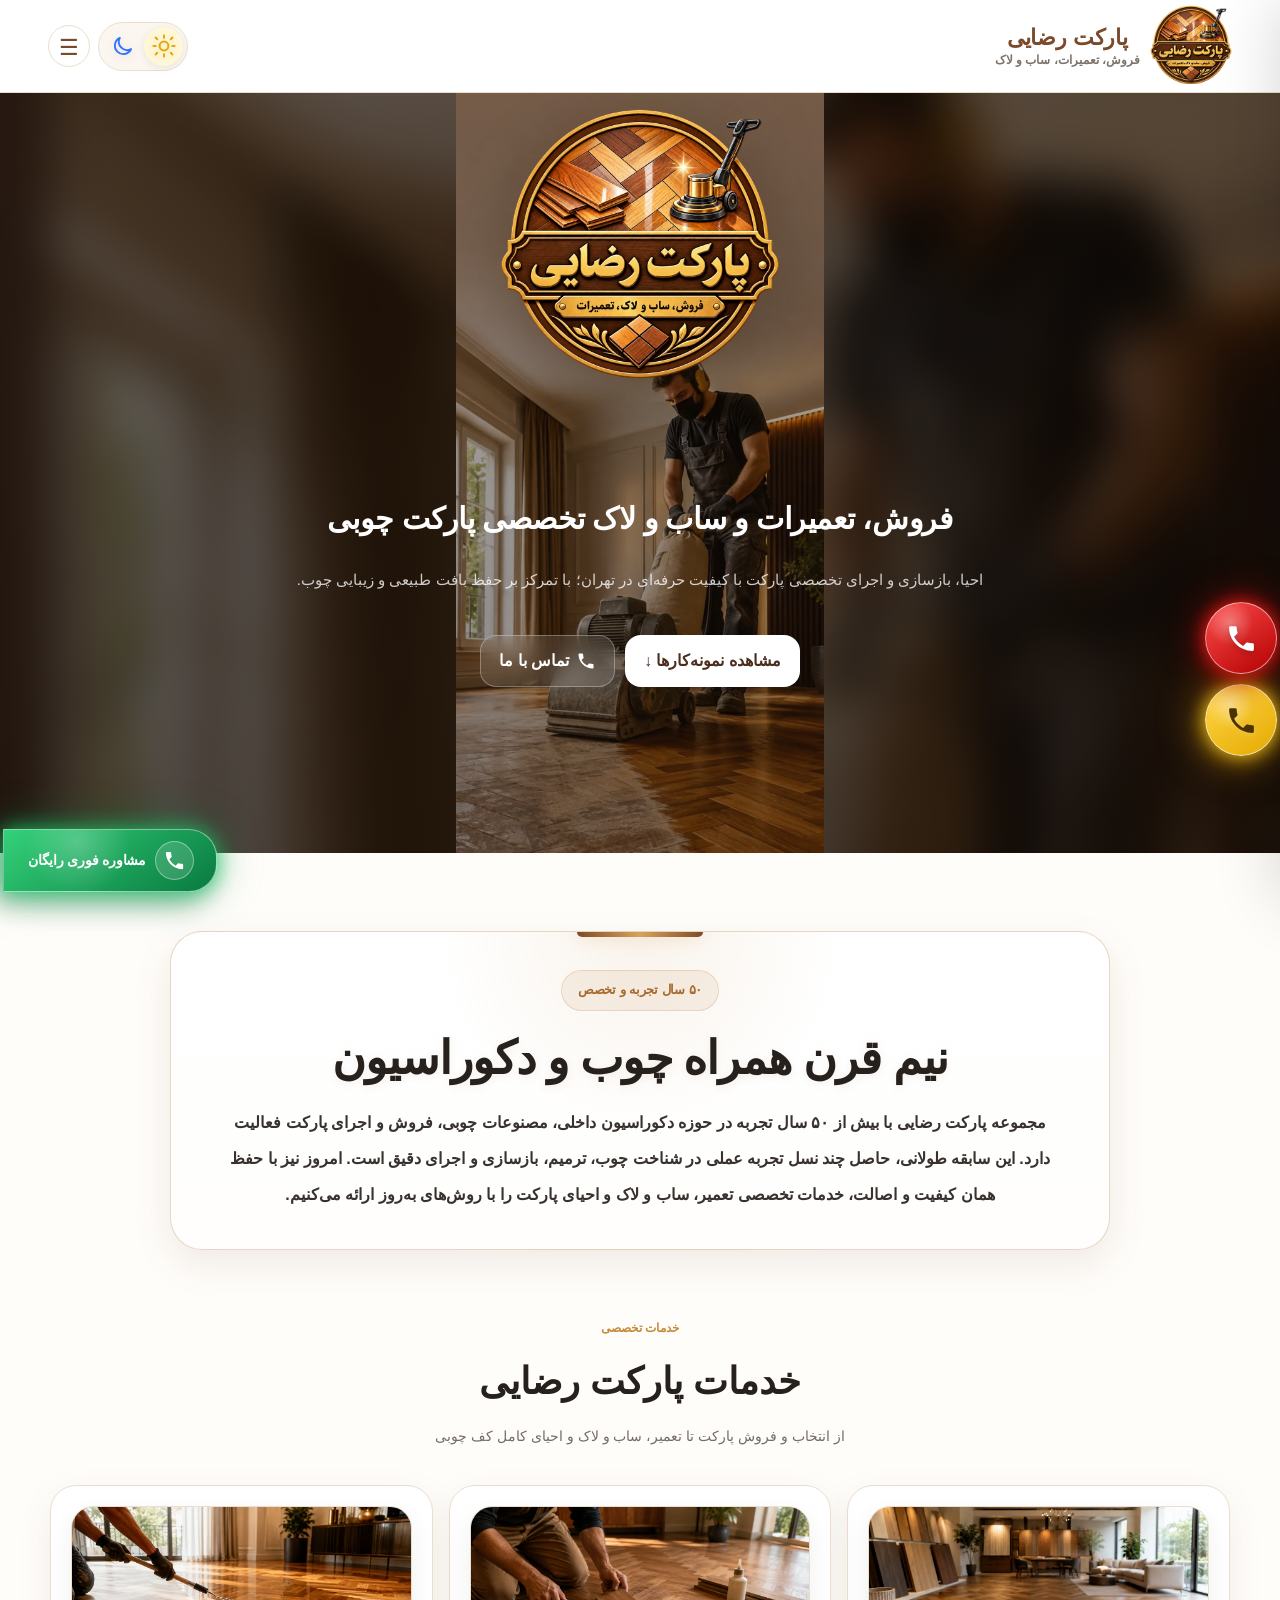
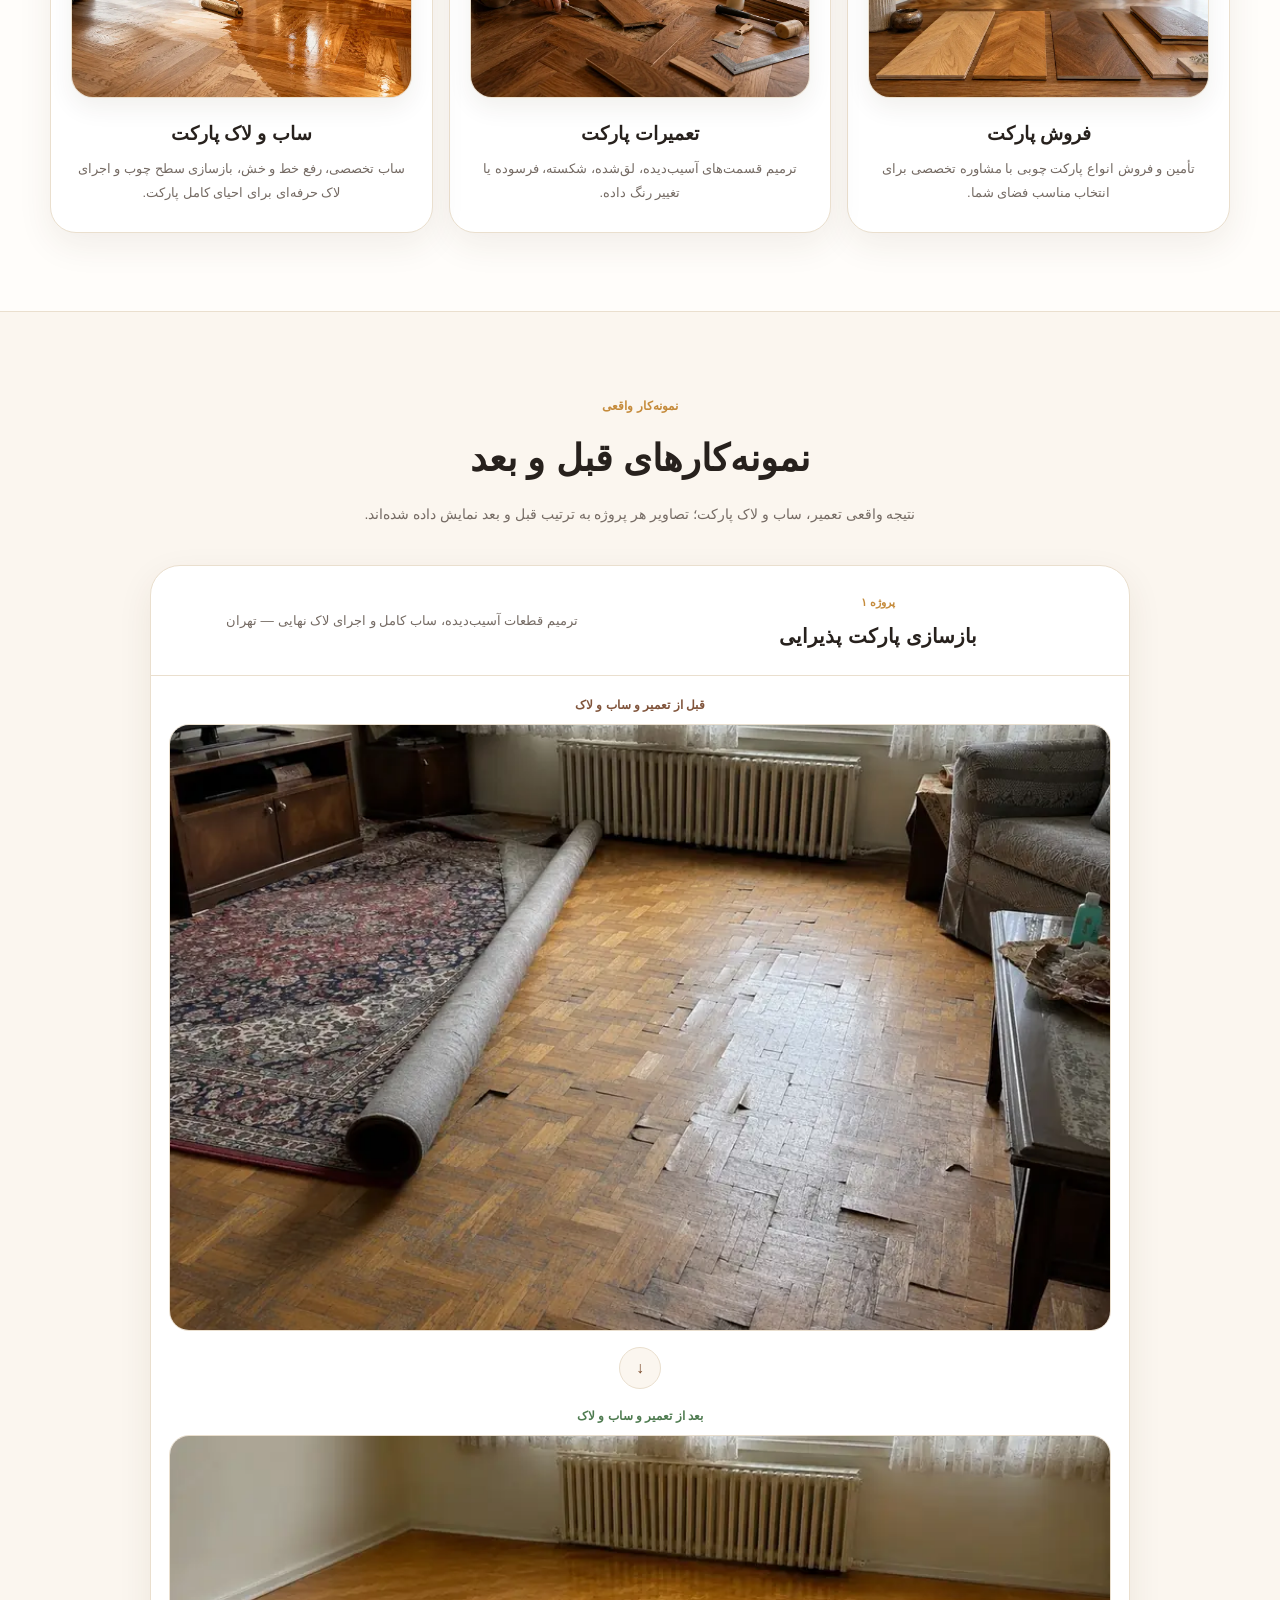
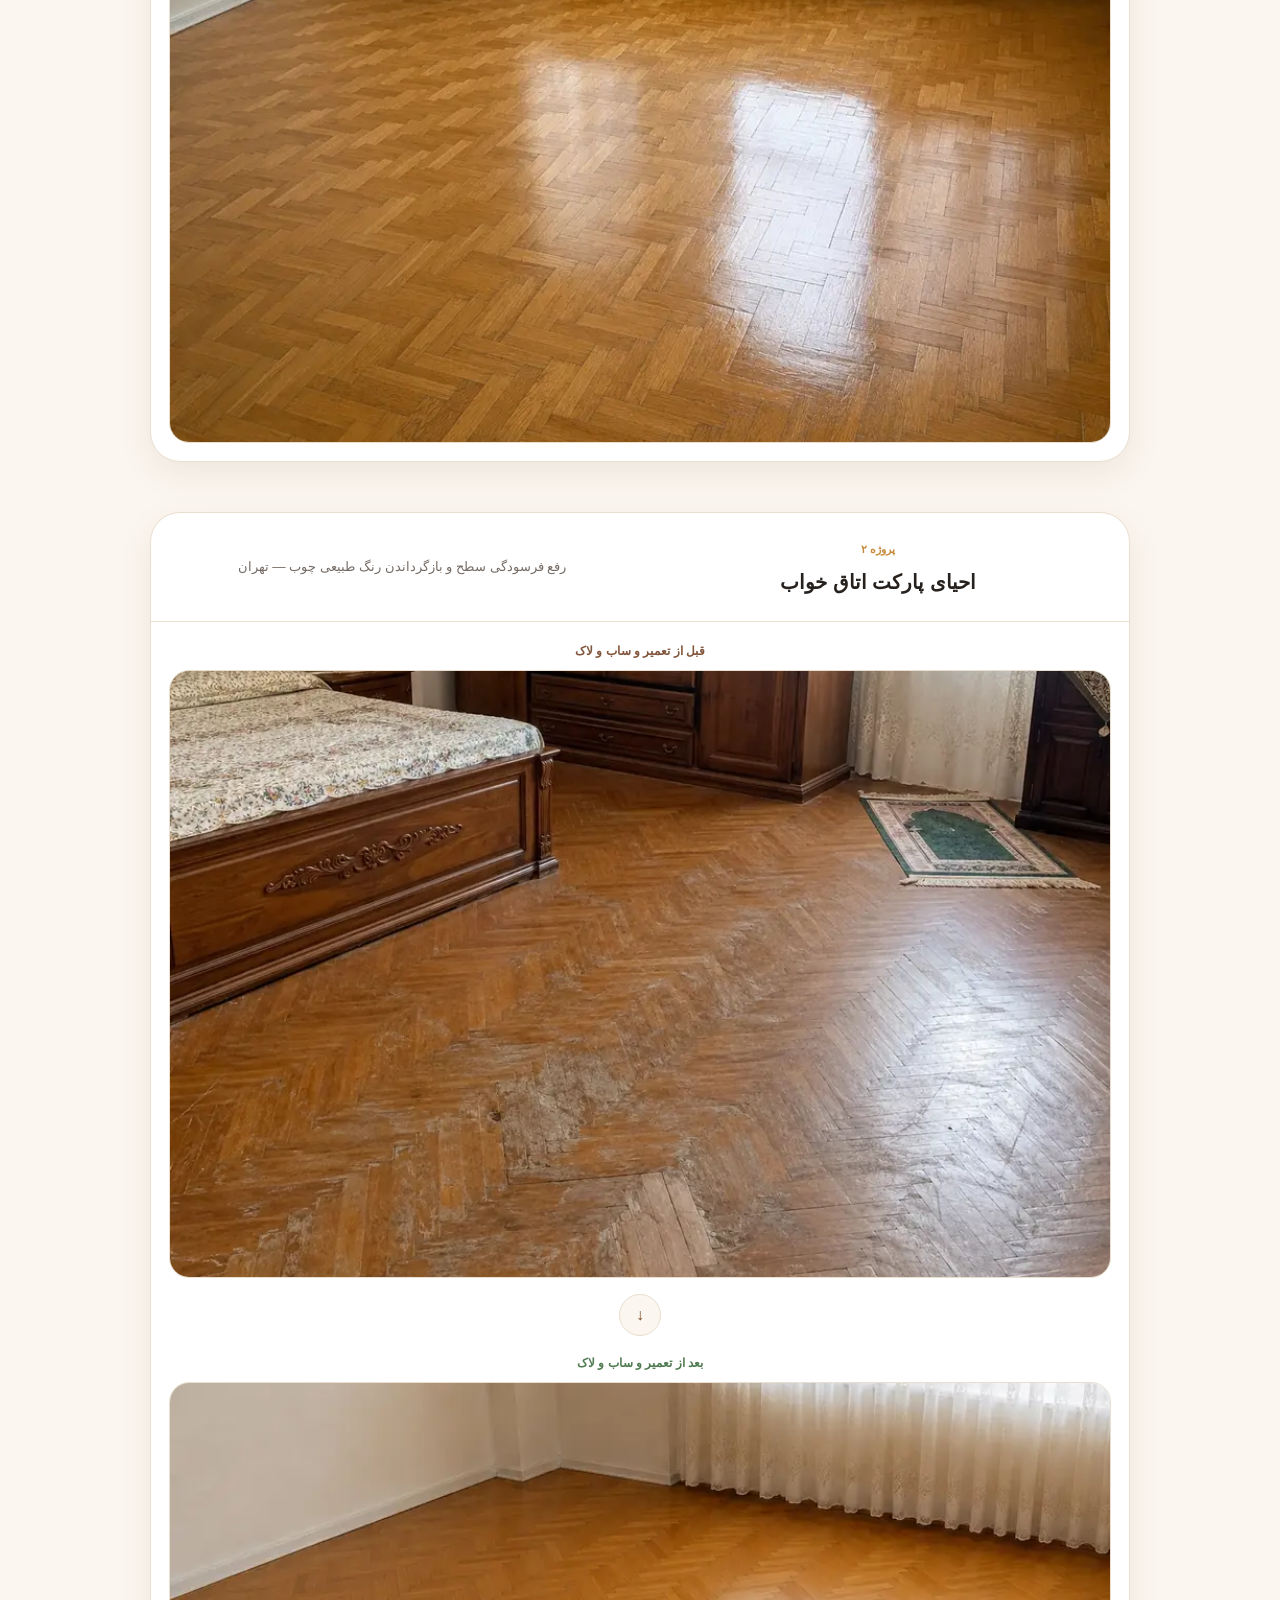
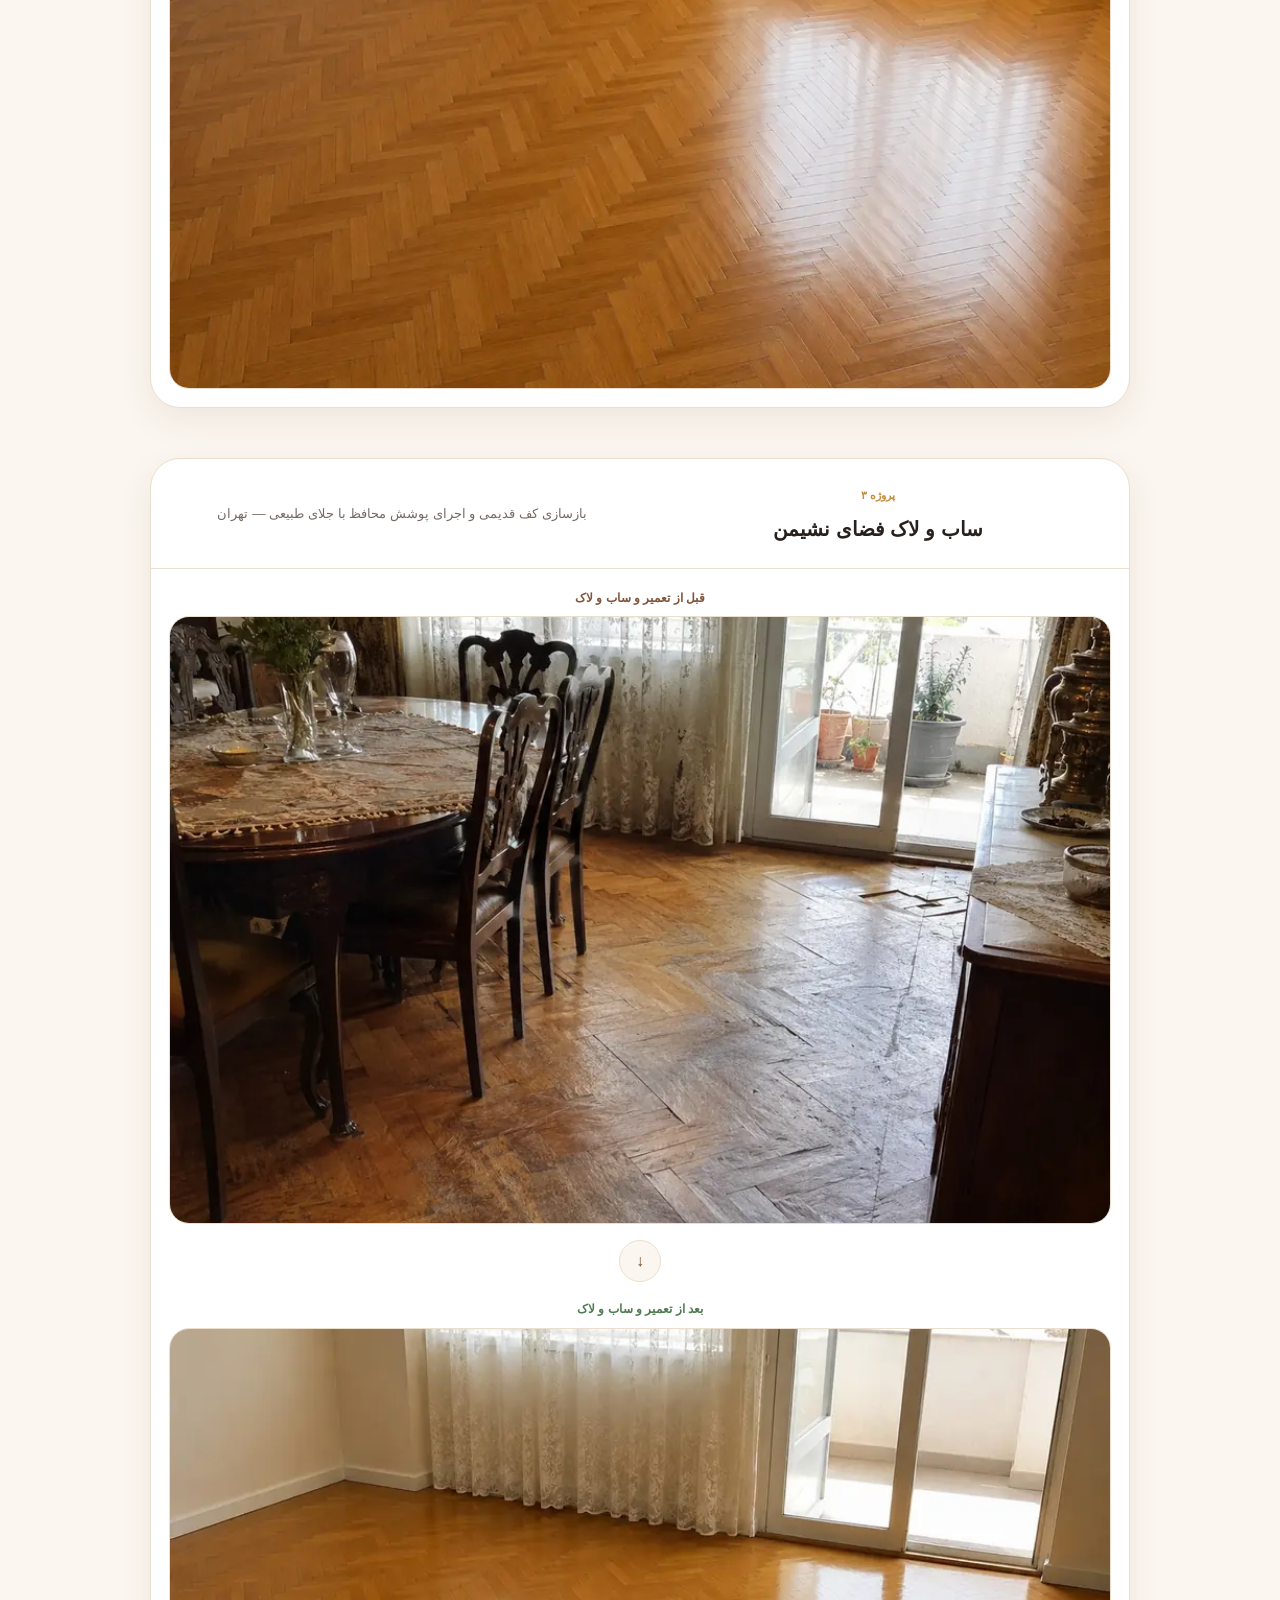
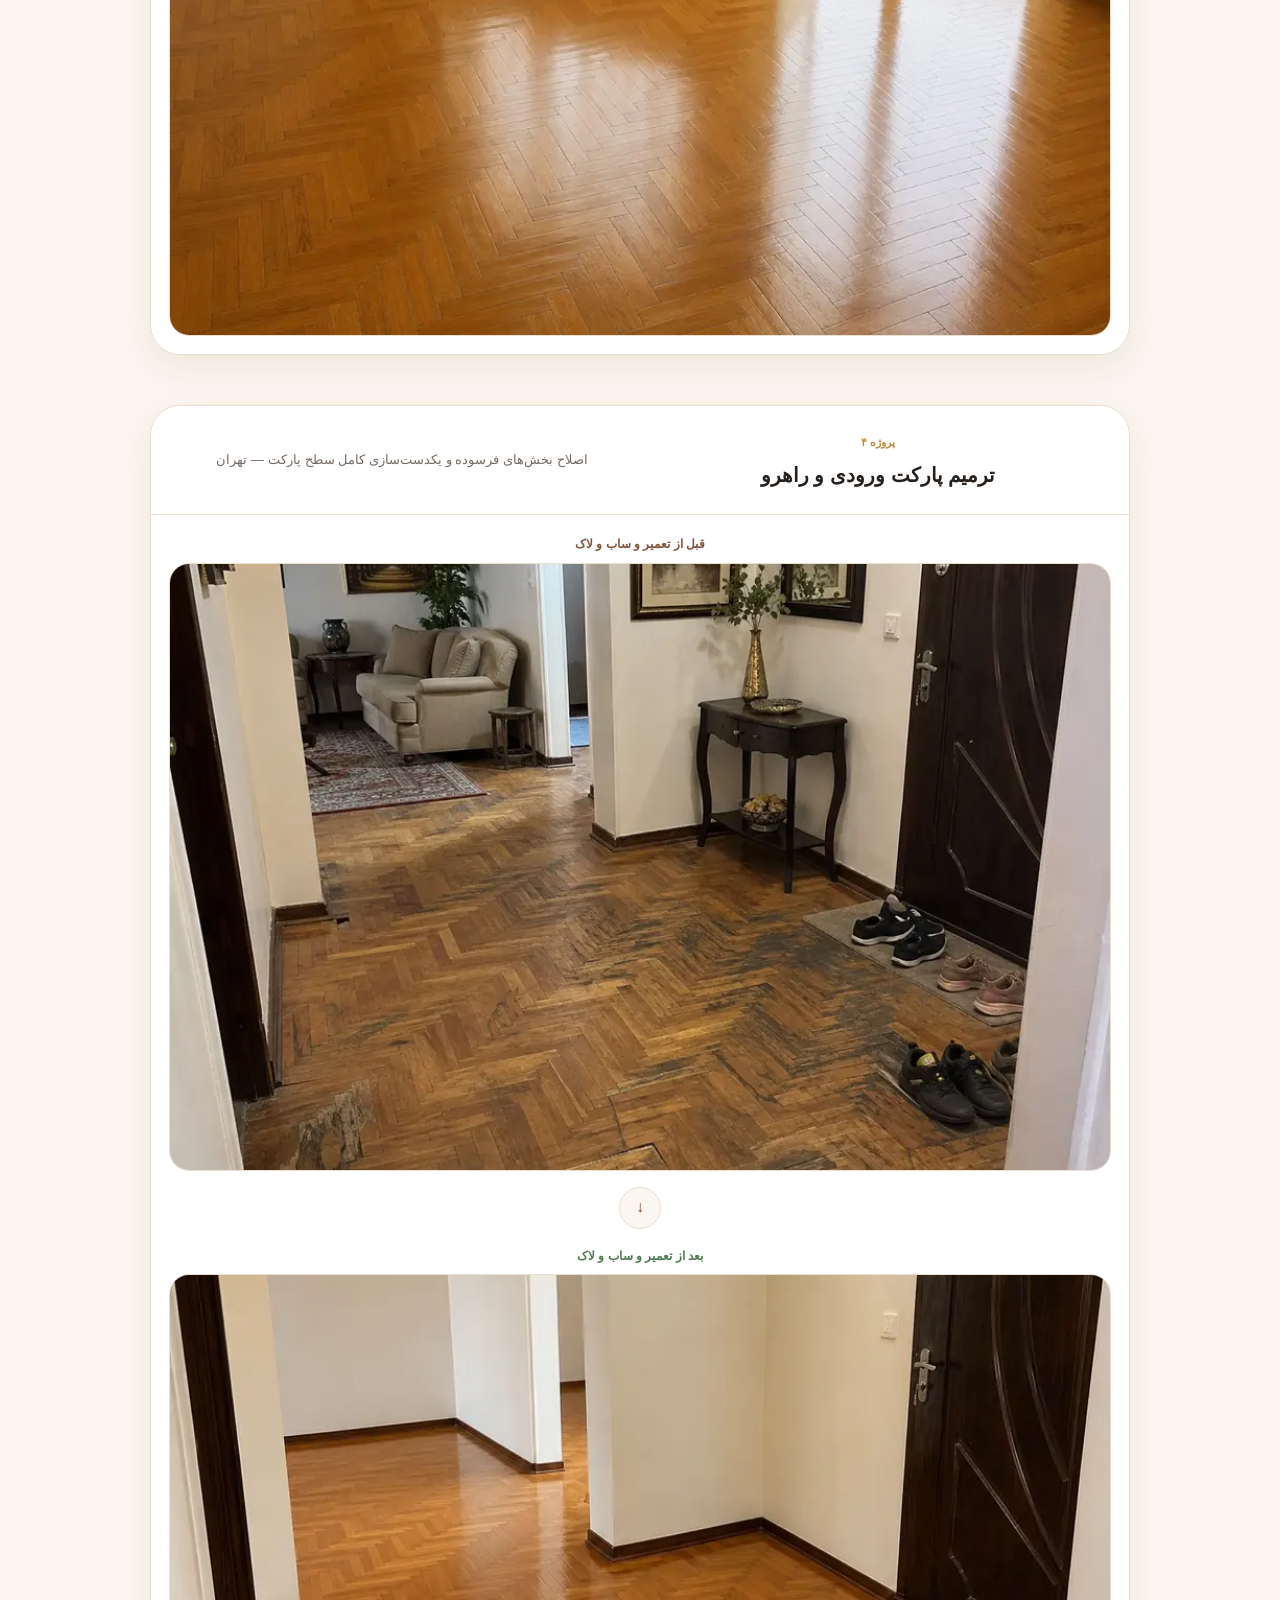
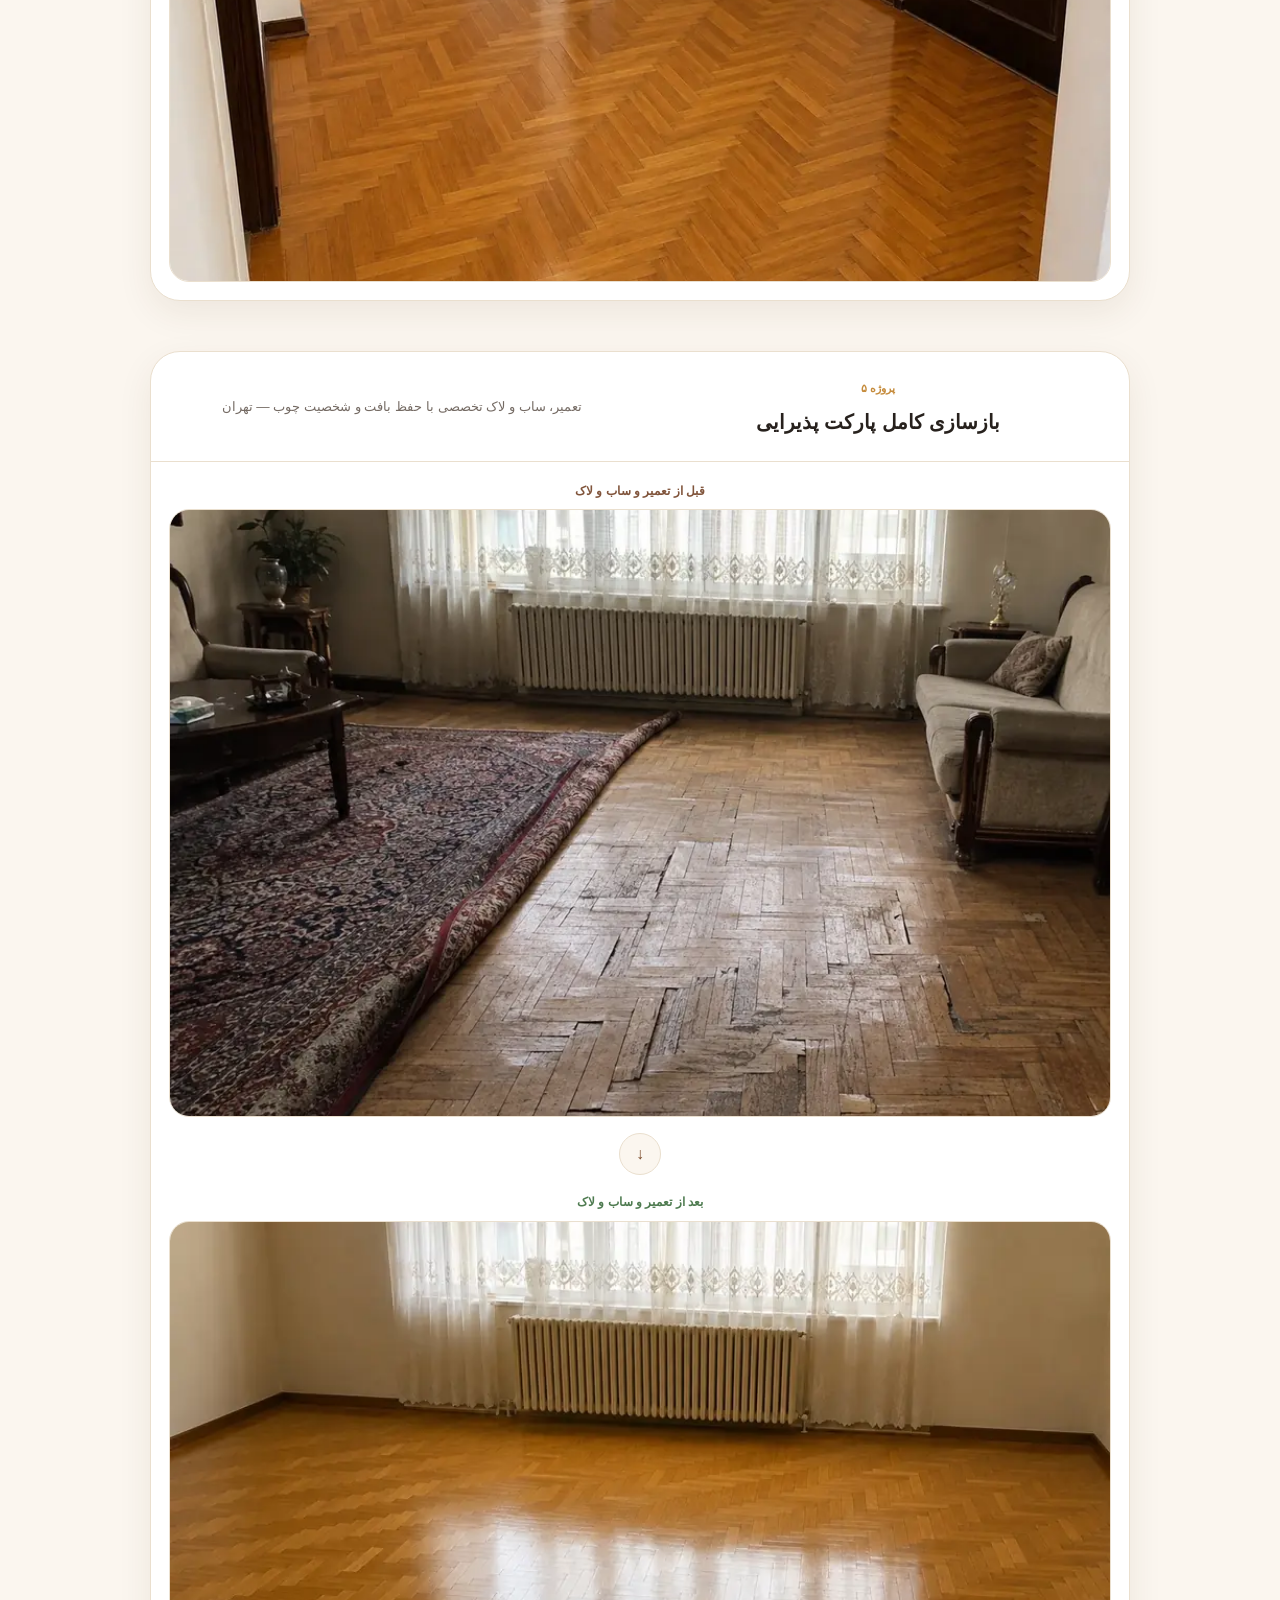
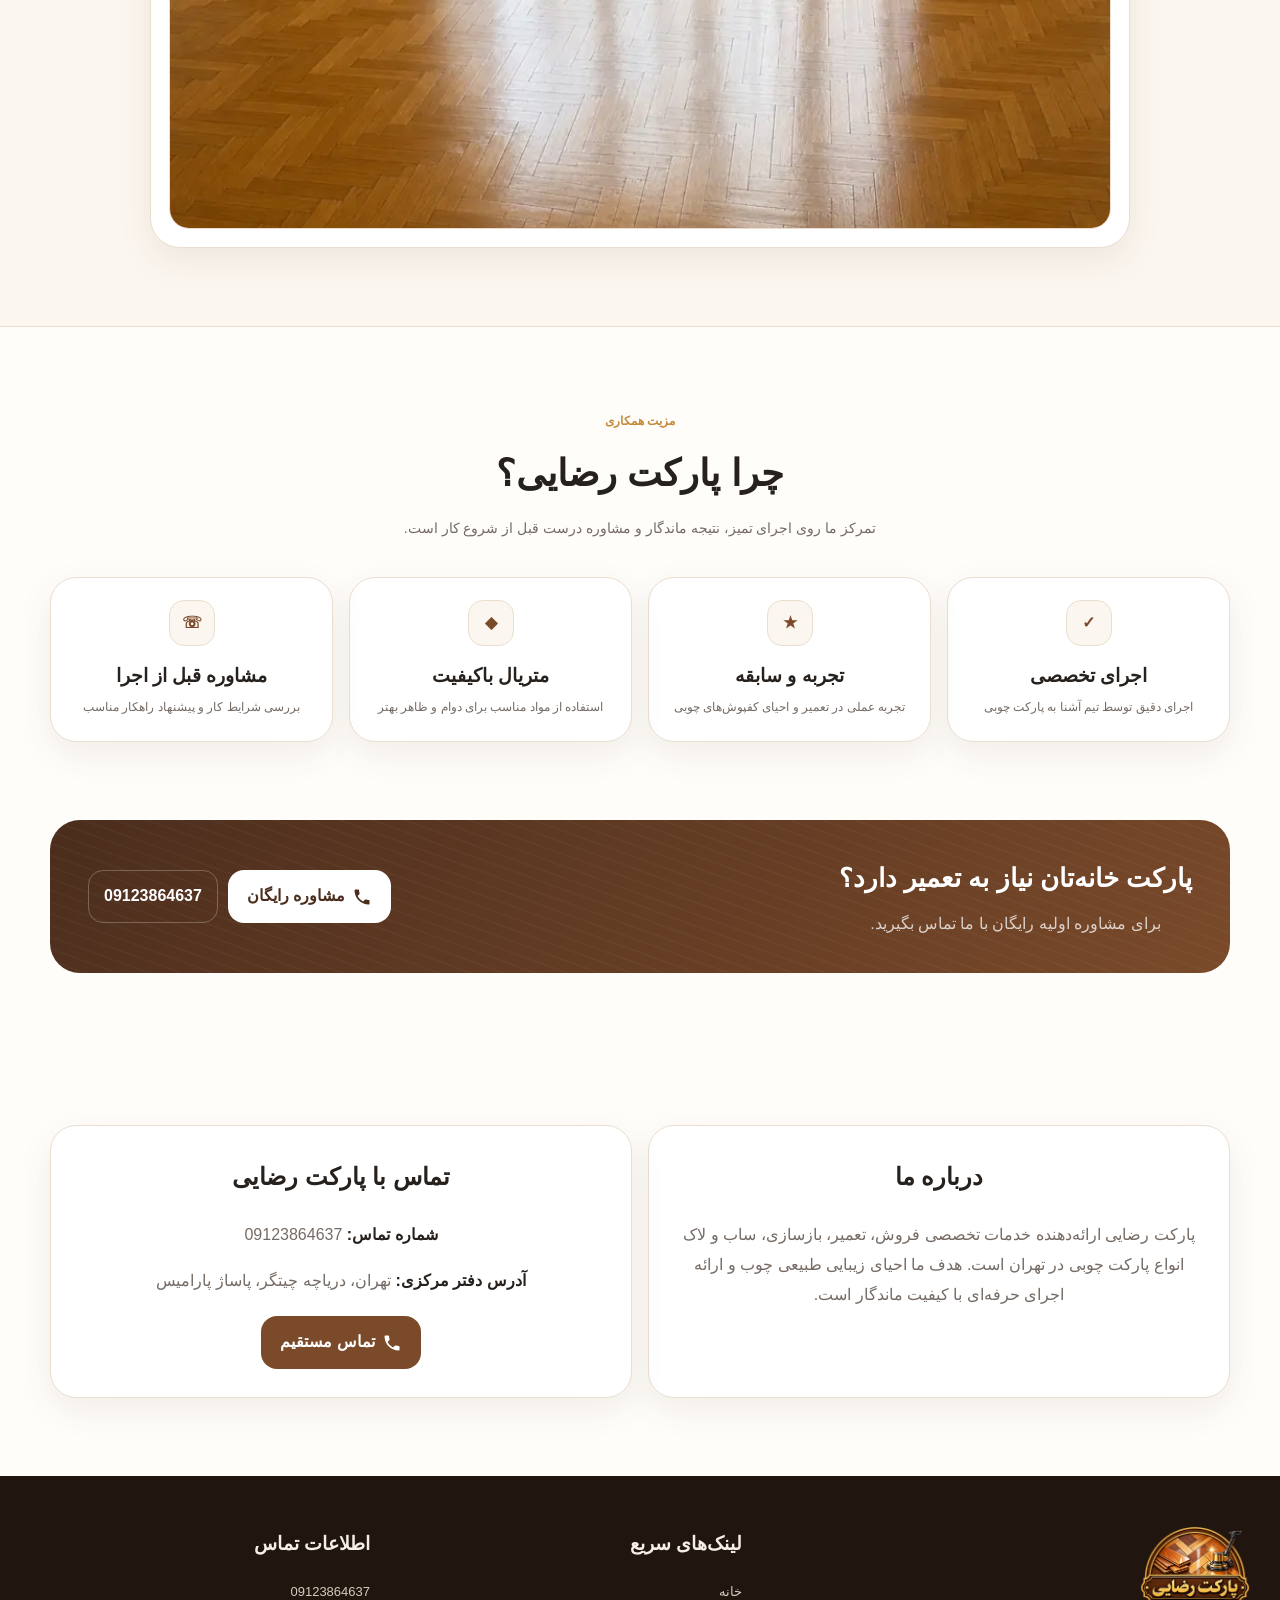
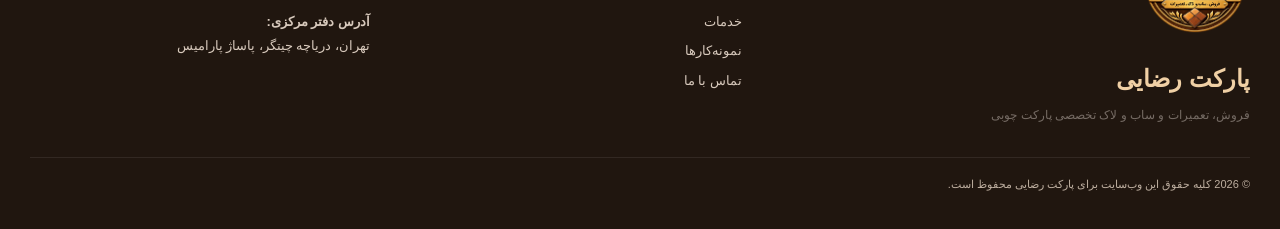
